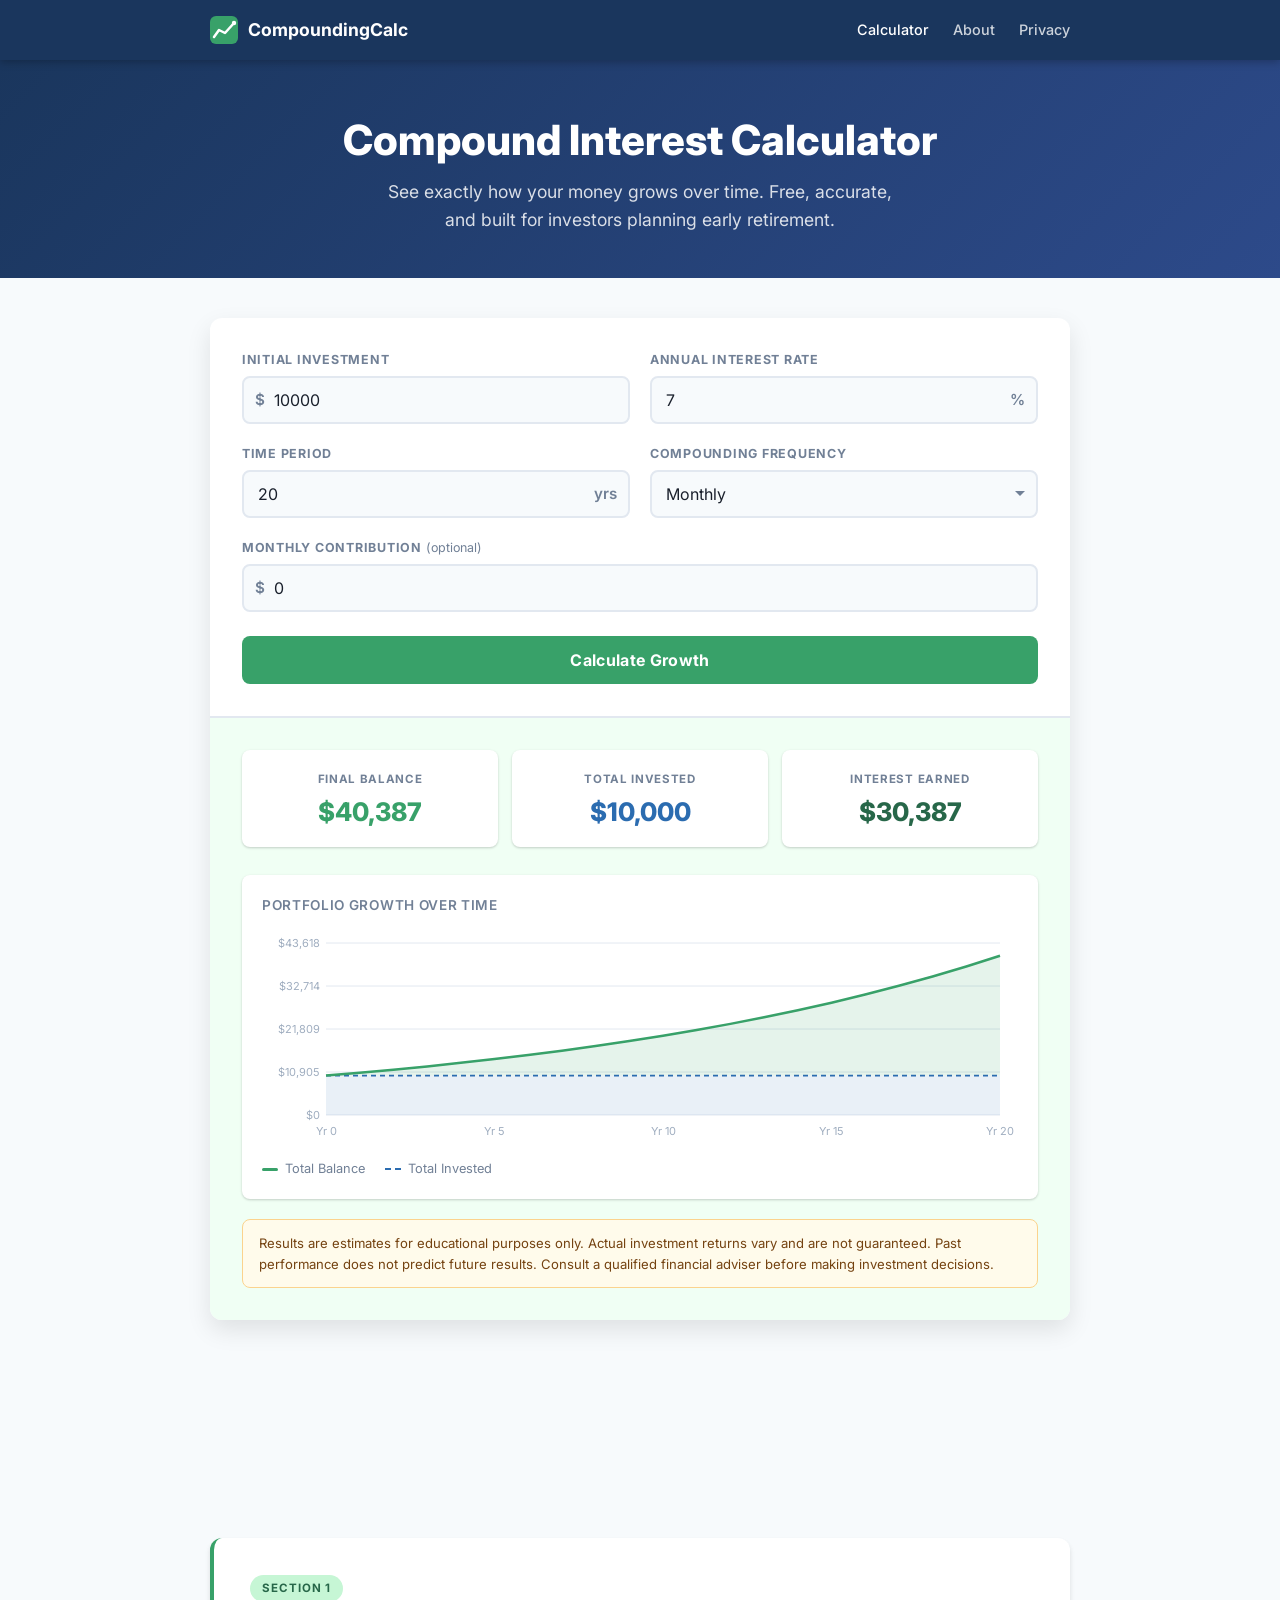
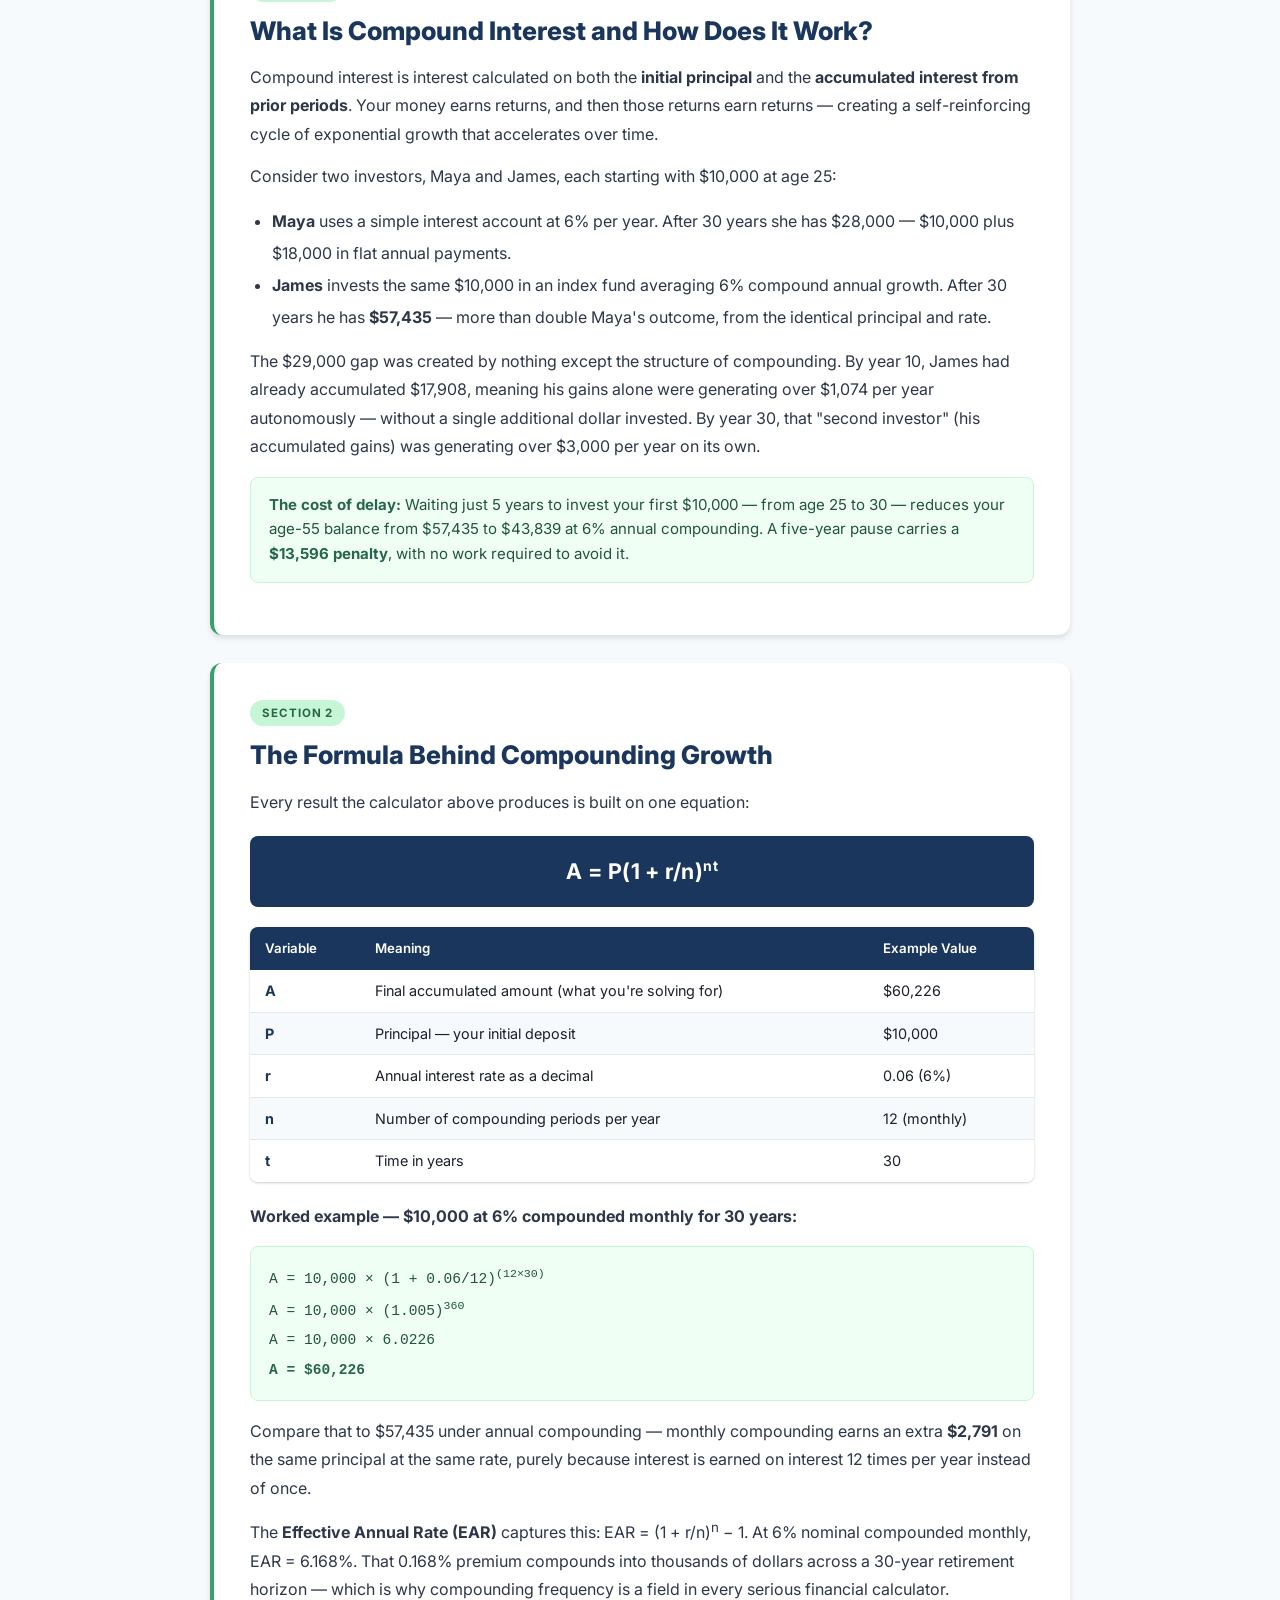
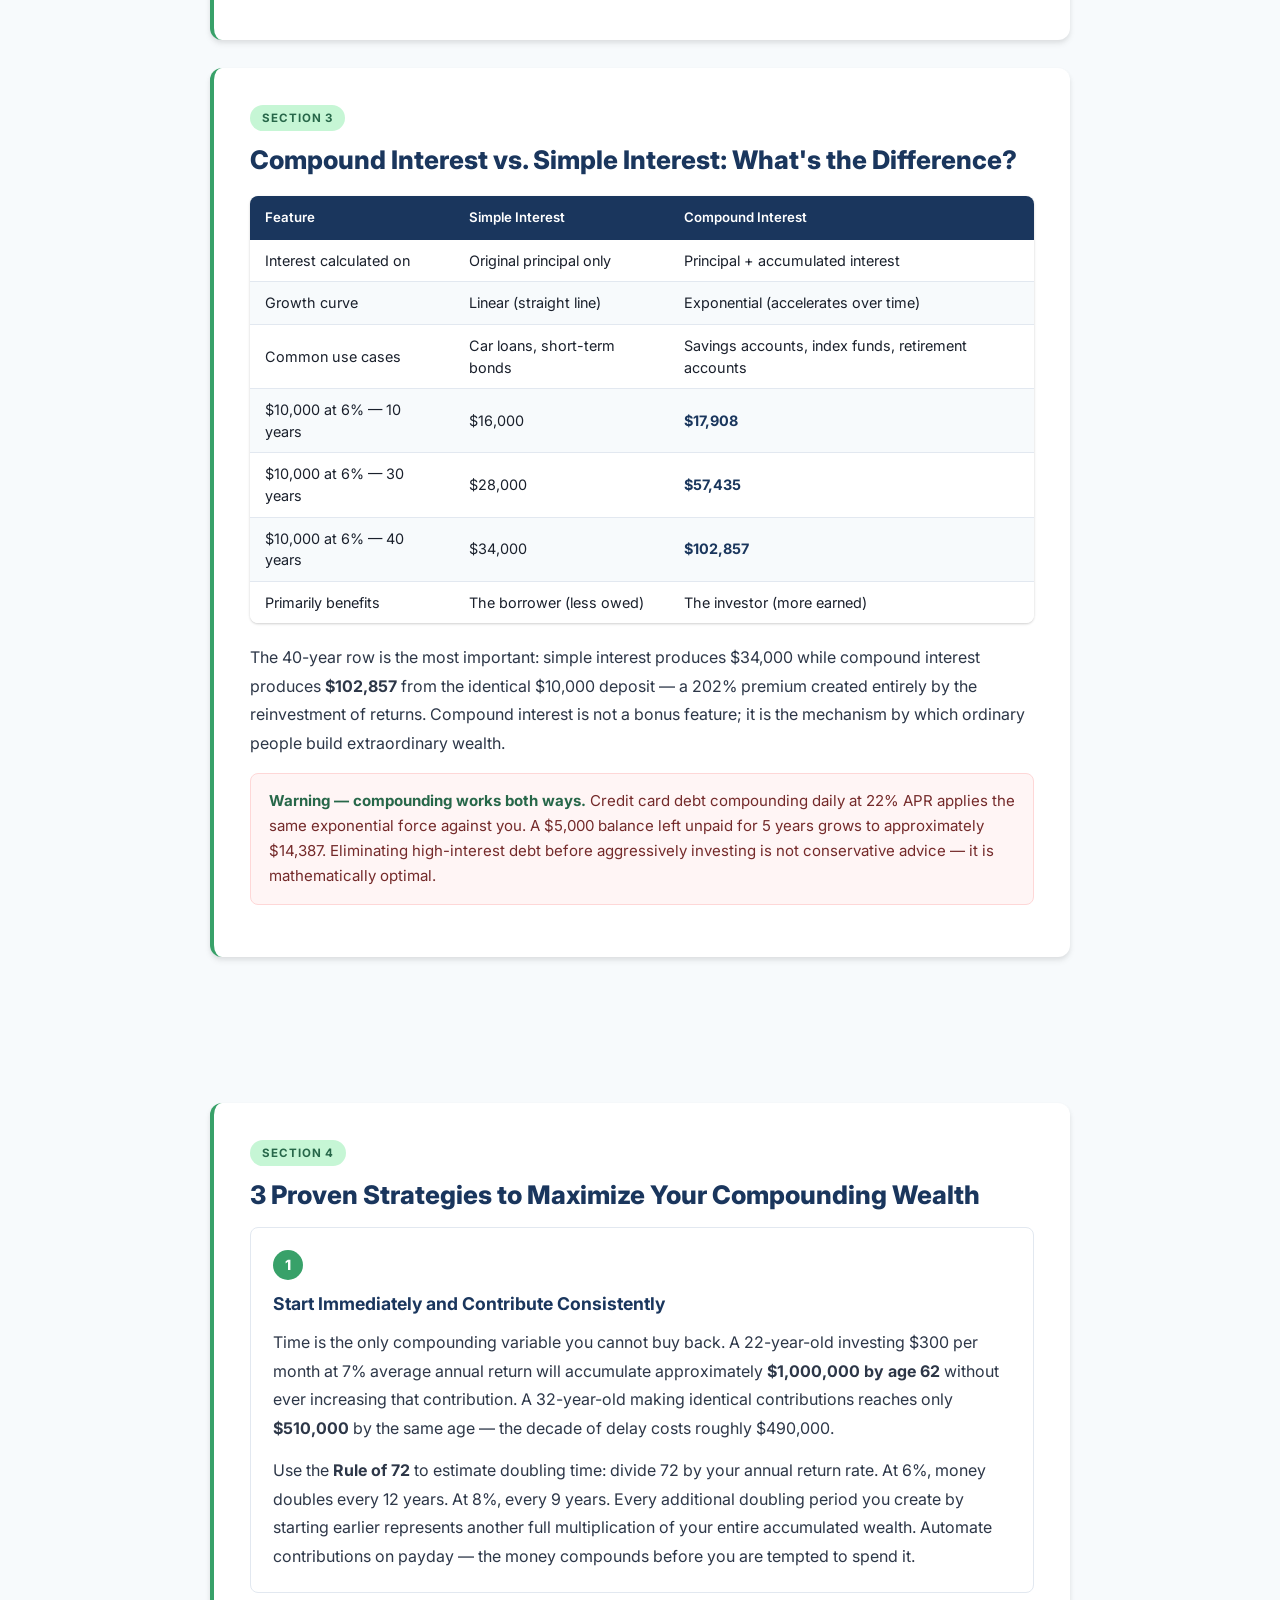
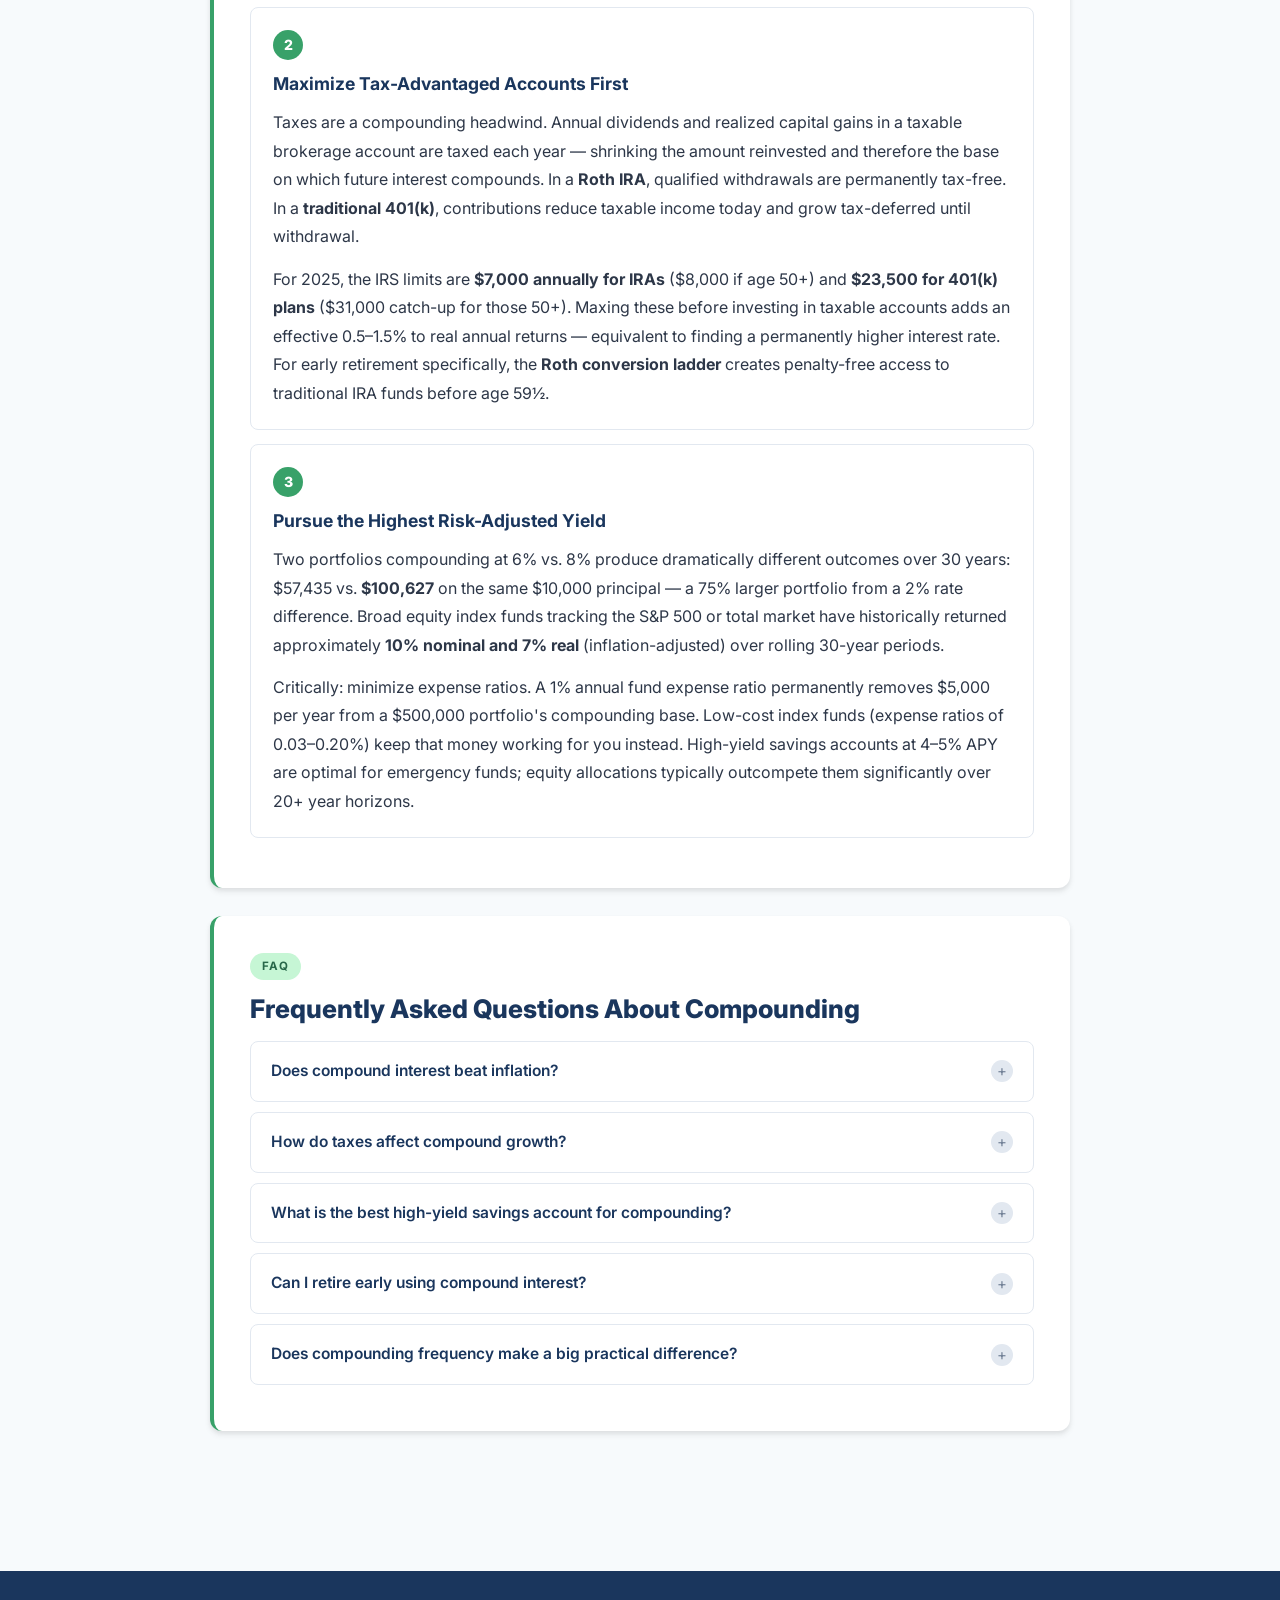
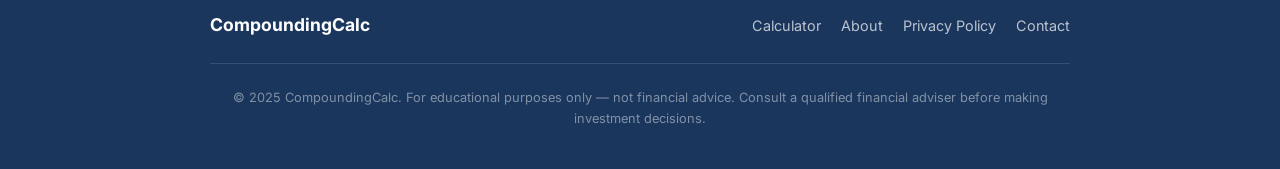
==== index.html @ 54d85342 "Add Google Search Console verification meta tag" ====
<!DOCTYPE html>
<html lang="en">
<head>
  <meta charset="UTF-8">
  <meta name="viewport" content="width=device-width, initial-scale=1.0">
  <title>Compound Interest Calculator – Free Tool for Early Retirement Planning | CompoundingCalc</title>
  <meta name="description" content="Use our free compound interest calculator to plan your early retirement. Instantly see how your money grows with accurate compounding. Includes a full expert guide.">
  <link rel="canonical" href="https://compoundingcalc.vercel.app/">
  <!-- Favicon / tab icon -->
  <link rel="icon" type="image/svg+xml" href="/favicon.svg">
  <link rel="shortcut icon" href="/favicon.svg">
  <link rel="apple-touch-icon" href="/favicon.svg">
  <meta name="theme-color" content="#1a365d">
  <!-- SEO -->
  <meta name="robots" content="index, follow">
  <meta name="author" content="CompoundingCalc">
  <meta name="google-site-verification" content="kVEPdbuHe8bJpF_vt13v1-6EFAukFftT8vDQSk6n644">
  <!-- Open Graph (social sharing + Google rich preview) -->
  <meta property="og:title" content="Compound Interest Calculator – Plan Your Early Retirement | CompoundingCalc">
  <meta property="og:description" content="Free compound interest calculator for early retirement. See exactly how your money grows over time with our accurate, instant compounding tool.">
  <meta property="og:type" content="website">
  <meta property="og:url" content="https://compoundingcalc.vercel.app/">
  <meta property="og:site_name" content="CompoundingCalc">
  <meta property="og:image" content="https://compoundingcalc.vercel.app/favicon.svg">
  <!-- Twitter / X card -->
  <meta name="twitter:card" content="summary">
  <meta name="twitter:title" content="Compound Interest Calculator | CompoundingCalc">
  <meta name="twitter:description" content="Free compound interest calculator for early retirement planning. Instantly see how your money grows.">
  <meta name="twitter:image" content="https://compoundingcalc.vercel.app/favicon.svg">
  <link rel="preconnect" href="https://fonts.googleapis.com">
  <link rel="preconnect" href="https://fonts.gstatic.com" crossorigin>
  <link href="https://fonts.googleapis.com/css2?family=Inter:wght@400;500;600;700;800&display=swap" rel="stylesheet">
  <link rel="stylesheet" href="style.css">
  <script async src="https://pagead2.googlesyndication.com/pagead/js/adsbygoogle.js?client=ca-pub-5275893575064484" crossorigin="anonymous"></script>
  <script type="application/ld+json">
  [
    {"@context":"https://schema.org","@type":"WebApplication","name":"CompoundingCalc","url":"https://compoundingcalc.vercel.app","applicationCategory":"FinanceApplication","operatingSystem":"Any","description":"Free compound interest calculator for early retirement planning","offers":{"@type":"Offer","price":"0","priceCurrency":"USD"}},
    {"@context":"https://schema.org","@type":"Organization","name":"CompoundingCalc","url":"https://compoundingcalc.vercel.app","logo":"https://compoundingcalc.vercel.app/favicon.svg","contactPoint":{"@type":"ContactPoint","email":"tanishdave333@gmail.com","contactType":"customer support"}}
  ]
  </script>
  <style>
    /* ---- Hero ---- */
    .hero {
      background: linear-gradient(135deg, var(--navy) 0%, #2d4a8a 100%);
      color: white;
      padding: 56px 0 44px;
      text-align: center;
    }
    .hero h1 {
      font-size: clamp(1.8rem, 5vw, 2.6rem);
      font-weight: 800;
      margin-bottom: 12px;
      line-height: 1.2;
    }
    .hero p {
      font-size: 1.1rem;
      opacity: 0.83;
      max-width: 530px;
      margin: 0 auto;
    }

    /* ---- Calculator Card ---- */
    .calculator-section { padding: 40px 0 20px; }

    .calculator-card {
      background: var(--white);
      border-radius: var(--radius);
      box-shadow: var(--shadow-lg);
      overflow: hidden;
    }

    .calc-inputs { padding: 32px; }

    .inputs-grid {
      display: grid;
      grid-template-columns: 1fr 1fr;
      gap: 20px;
    }

    .input-group { display: flex; flex-direction: column; gap: 6px; }
    .input-group.full-width { grid-column: 1 / -1; }

    .input-group label {
      font-size: 0.78rem;
      font-weight: 700;
      color: var(--muted);
      text-transform: uppercase;
      letter-spacing: 0.06em;
    }

    .input-wrapper { position: relative; }

    .input-prefix, .input-suffix {
      position: absolute;
      top: 50%;
      transform: translateY(-50%);
      font-weight: 600;
      color: var(--muted);
      pointer-events: none;
      font-size: 0.95rem;
    }
    .input-prefix { left: 13px; }
    .input-suffix { right: 13px; }

    .input-group input, .input-group select {
      width: 100%;
      padding: 12px 14px;
      border: 2px solid var(--border);
      border-radius: var(--radius-sm);
      font-size: 1rem;
      font-family: inherit;
      color: var(--text);
      background: var(--bg);
      transition: border-color 0.2s, background 0.2s;
      appearance: none;
      -webkit-appearance: none;
    }

    .input-group input.has-prefix { padding-left: 30px; }
    .input-group input.has-suffix { padding-right: 40px; }

    .input-group input:focus, .input-group select:focus {
      outline: none;
      border-color: var(--blue);
      background: white;
    }

    .select-wrapper { position: relative; }
    .select-wrapper::after {
      content: '';
      position: absolute;
      right: 13px;
      top: 50%;
      transform: translateY(-50%) translateY(2px);
      border: 5px solid transparent;
      border-top-color: var(--muted);
      pointer-events: none;
    }

    .calc-btn {
      margin-top: 24px;
      width: 100%;
      padding: 14px;
      background: var(--green-mid);
      color: white;
      border: none;
      border-radius: var(--radius-sm);
      font-size: 1rem;
      font-weight: 700;
      font-family: inherit;
      cursor: pointer;
      transition: background 0.2s, transform 0.1s;
      letter-spacing: 0.02em;
    }
    .calc-btn:hover { background: var(--green); }
    .calc-btn:active { transform: scale(0.99); }

    /* ---- Results Panel ---- */
    .results-panel {
      display: none;
      border-top: 2px solid var(--border);
      padding: 32px;
      background: var(--green-pale);
    }
    .results-panel.visible { display: block; }

    .results-grid {
      display: grid;
      grid-template-columns: repeat(3, 1fr);
      gap: 14px;
      margin-bottom: 28px;
    }

    .result-card {
      background: white;
      border-radius: var(--radius-sm);
      padding: 20px 16px;
      text-align: center;
      box-shadow: var(--shadow);
    }

    .result-card .label {
      font-size: 0.72rem;
      font-weight: 700;
      color: var(--muted);
      text-transform: uppercase;
      letter-spacing: 0.06em;
      margin-bottom: 8px;
    }

    .result-card .value {
      font-size: clamp(1.2rem, 3vw, 1.6rem);
      font-weight: 800;
      line-height: 1.2;
    }

    .result-card.primary .value   { color: var(--green-mid); }
    .result-card.secondary .value { color: var(--blue); }
    .result-card.tertiary .value  { color: var(--green); }

    /* ---- Chart ---- */
    .chart-container {
      background: white;
      border-radius: var(--radius-sm);
      padding: 20px;
      box-shadow: var(--shadow);
    }

    .chart-title {
      font-size: 0.85rem;
      font-weight: 600;
      color: var(--muted);
      margin-bottom: 12px;
      text-transform: uppercase;
      letter-spacing: 0.05em;
    }

    canvas#growth-chart { width: 100%; height: 220px; display: block; }

    .chart-legend {
      display: flex;
      gap: 20px;
      margin-top: 10px;
      font-size: 0.8rem;
      color: var(--muted);
    }

    .legend-item { display: flex; align-items: center; gap: 7px; }

    .legend-line {
      width: 16px;
      height: 3px;
      border-radius: 2px;
    }
    .legend-line.balance { background: var(--green-mid); }
    .legend-line.contrib { background: var(--blue); border-top: 2px dashed var(--blue); background: none; height: 0; border-radius: 0; }

    .disclaimer {
      background: #fffbeb;
      border: 1px solid #fbd38d;
      border-radius: var(--radius-sm);
      padding: 13px 16px;
      font-size: 0.82rem;
      color: #744210;
      margin-top: 20px;
      line-height: 1.55;
    }

    /* ---- Guide Section ---- */
    .guide-section { padding: 52px 0; }

    .formula-box {
      background: var(--navy);
      color: white;
      border-radius: var(--radius-sm);
      padding: 18px 24px;
      margin: 20px 0;
      text-align: center;
      font-size: 1.35rem;
      font-weight: 700;
      letter-spacing: 0.02em;
    }

    .formula-box sup { font-size: 0.65em; }

    /* Strategy cards */
    .strategy-card {
      border: 1px solid var(--border);
      border-radius: var(--radius-sm);
      padding: 22px;
      margin-bottom: 14px;
      background: white;
    }

    .strategy-num {
      display: inline-flex;
      align-items: center;
      justify-content: center;
      width: 30px;
      height: 30px;
      background: var(--green-mid);
      color: white;
      border-radius: 50%;
      font-weight: 800;
      font-size: 0.88rem;
      margin-bottom: 10px;
    }

    .strategy-card h3 { margin-top: 0 !important; }

    /* FAQ Accordion */
    .faq-item {
      border: 1px solid var(--border);
      border-radius: var(--radius-sm);
      margin-bottom: 10px;
      overflow: hidden;
      background: white;
    }

    .faq-question {
      padding: 17px 20px;
      font-weight: 600;
      cursor: pointer;
      display: flex;
      align-items: center;
      justify-content: space-between;
      gap: 12px;
      user-select: none;
      color: var(--navy);
      font-size: 0.97rem;
      transition: background 0.15s;
    }

    .faq-question:hover { background: var(--bg); }

    .faq-icon {
      width: 22px;
      height: 22px;
      flex-shrink: 0;
      display: flex;
      align-items: center;
      justify-content: center;
      border-radius: 50%;
      background: var(--border);
      font-size: 15px;
      font-weight: 400;
      transition: transform 0.25s, background 0.2s;
      color: var(--muted);
    }

    .faq-item.open .faq-icon {
      transform: rotate(45deg);
      background: var(--green-light);
      color: var(--green);
    }

    .faq-answer { max-height: 0; overflow: hidden; transition: max-height 0.35s ease; }
    .faq-item.open .faq-answer { max-height: 700px; }

    .faq-answer-inner {
      padding: 16px 20px 20px;
      color: #2d3748;
      line-height: 1.78;
      border-top: 1px solid var(--border);
      font-size: 0.95rem;
    }

    /* Ad slot placeholder */
    .ad-slot {
      text-align: center;
      margin: 28px 0;
      min-height: 90px;
      display: flex;
      align-items: center;
      justify-content: center;
    }

    @media (max-width: 640px) {
      .inputs-grid { grid-template-columns: 1fr; }
      .results-grid { grid-template-columns: 1fr; }
      .calc-inputs { padding: 22px 18px; }
      .results-panel { padding: 22px 18px; }
      .guide-section .content-block { padding: 22px 18px; }
    }
  </style>
</head>
<body>

<header>
  <nav>
    <div class="container nav-inner">
      <a href="/" class="logo">
        <svg viewBox="0 0 28 28" fill="none" xmlns="http://www.w3.org/2000/svg">
          <rect width="28" height="28" rx="6" fill="#38a169"/>
          <polyline points="4,21 9,14 15,17 24,7" stroke="white" stroke-width="2.5" stroke-linecap="round" stroke-linejoin="round" fill="none"/>
          <circle cx="24" cy="7" r="2.2" fill="white"/>
        </svg>
        CompoundingCalc
      </a>
      <div class="nav-links">
        <a href="/" class="active">Calculator</a>
        <a href="about.html">About</a>
        <a href="privacy-policy.html">Privacy</a>
      </div>
    </div>
  </nav>
</header>

<main>

  <section class="hero">
    <div class="container">
      <h1>Compound Interest Calculator</h1>
      <p>See exactly how your money grows over time. Free, accurate, and built for investors planning early retirement.</p>
    </div>
  </section>

  <!-- ===== CALCULATOR ===== -->
  <section class="calculator-section">
    <div class="container">
      <div class="calculator-card">

        <div class="calc-inputs">
          <div class="inputs-grid">

            <div class="input-group">
              <label for="principal">Initial Investment</label>
              <div class="input-wrapper">
                <span class="input-prefix">$</span>
                <input type="number" id="principal" class="has-prefix" value="10000" min="0" step="100">
              </div>
            </div>

            <div class="input-group">
              <label for="rate">Annual Interest Rate</label>
              <div class="input-wrapper">
                <input type="number" id="rate" class="has-suffix" value="7" min="0.01" max="100" step="0.1">
                <span class="input-suffix">%</span>
              </div>
            </div>

            <div class="input-group">
              <label for="years">Time Period</label>
              <div class="input-wrapper">
                <input type="number" id="years" class="has-suffix" value="20" min="1" max="60" step="1">
                <span class="input-suffix">yrs</span>
              </div>
            </div>

            <div class="input-group">
              <label for="frequency">Compounding Frequency</label>
              <div class="select-wrapper">
                <select id="frequency">
                  <option value="365">Daily</option>
                  <option value="12" selected>Monthly</option>
                  <option value="4">Quarterly</option>
                  <option value="1">Annually</option>
                </select>
              </div>
            </div>

            <div class="input-group full-width">
              <label for="monthly">Monthly Contribution <span style="text-transform:none;letter-spacing:0;font-weight:400">(optional)</span></label>
              <div class="input-wrapper">
                <span class="input-prefix">$</span>
                <input type="number" id="monthly" class="has-prefix" value="0" min="0" step="50">
              </div>
            </div>

          </div>
          <button class="calc-btn" onclick="runCalculation()">Calculate Growth</button>
        </div>

        <!-- Results -->
        <div class="results-panel" id="results-panel">
          <div class="results-grid">
            <div class="result-card primary">
              <div class="label">Final Balance</div>
              <div class="value" id="res-balance">—</div>
            </div>
            <div class="result-card secondary">
              <div class="label">Total Invested</div>
              <div class="value" id="res-contrib">—</div>
            </div>
            <div class="result-card tertiary">
              <div class="label">Interest Earned</div>
              <div class="value" id="res-interest">—</div>
            </div>
          </div>

          <div class="chart-container">
            <div class="chart-title">Portfolio Growth Over Time</div>
            <canvas id="growth-chart"></canvas>
            <div class="chart-legend">
              <div class="legend-item">
                <div class="legend-line balance" style="background:var(--green-mid);height:3px;width:16px;border-radius:2px;"></div>
                Total Balance
              </div>
              <div class="legend-item">
                <div style="width:16px;height:0;border-top:2px dashed var(--blue);"></div>
                Total Invested
              </div>
            </div>
          </div>

          <div class="disclaimer">
            Results are estimates for educational purposes only. Actual investment returns vary and are not guaranteed. Past performance does not predict future results. Consult a qualified financial adviser before making investment decisions.
          </div>
        </div>

      </div>
    </div>
  </section>

  <!-- Ad slot 1 -->
  <div class="container">
    <div class="ad-slot">
      <!-- Google AdSense — paste your ad unit code here after approval -->
    </div>
  </div>

  <!-- ===== GUIDE ===== -->
  <section class="guide-section">
    <div class="container">

      <!-- Section 1 -->
      <div class="content-block">
        <span class="section-tag">Section 1</span>
        <h2>What Is Compound Interest and How Does It Work?</h2>
        <p>Compound interest is interest calculated on both the <strong>initial principal</strong> and the <strong>accumulated interest from prior periods</strong>. Your money earns returns, and then those returns earn returns — creating a self-reinforcing cycle of exponential growth that accelerates over time.</p>
        <p>Consider two investors, Maya and James, each starting with $10,000 at age 25:</p>
        <ul>
          <li><strong>Maya</strong> uses a simple interest account at 6% per year. After 30 years she has $28,000 — $10,000 plus $18,000 in flat annual payments.</li>
          <li><strong>James</strong> invests the same $10,000 in an index fund averaging 6% compound annual growth. After 30 years he has <strong>$57,435</strong> — more than double Maya's outcome, from the identical principal and rate.</li>
        </ul>
        <p>The $29,000 gap was created by nothing except the structure of compounding. By year 10, James had already accumulated $17,908, meaning his gains alone were generating over $1,074 per year autonomously — without a single additional dollar invested. By year 30, that "second investor" (his accumulated gains) was generating over $3,000 per year on its own.</p>
        <div class="callout">
          <strong>The cost of delay:</strong> Waiting just 5 years to invest your first $10,000 — from age 25 to 30 — reduces your age-55 balance from $57,435 to $43,839 at 6% annual compounding. A five-year pause carries a <strong>$13,596 penalty</strong>, with no work required to avoid it.
        </div>
      </div>

      <!-- Section 2 -->
      <div class="content-block">
        <span class="section-tag">Section 2</span>
        <h2>The Formula Behind Compounding Growth</h2>
        <p>Every result the calculator above produces is built on one equation:</p>
        <div class="formula-box">A = P(1 + r/n)<sup>nt</sup></div>
        <div class="table-wrapper">
          <table>
            <thead>
              <tr><th>Variable</th><th>Meaning</th><th>Example Value</th></tr>
            </thead>
            <tbody>
              <tr><td><strong>A</strong></td><td>Final accumulated amount (what you're solving for)</td><td>$60,226</td></tr>
              <tr><td><strong>P</strong></td><td>Principal — your initial deposit</td><td>$10,000</td></tr>
              <tr><td><strong>r</strong></td><td>Annual interest rate as a decimal</td><td>0.06 (6%)</td></tr>
              <tr><td><strong>n</strong></td><td>Number of compounding periods per year</td><td>12 (monthly)</td></tr>
              <tr><td><strong>t</strong></td><td>Time in years</td><td>30</td></tr>
            </tbody>
          </table>
        </div>
        <p><strong>Worked example — $10,000 at 6% compounded monthly for 30 years:</strong></p>
        <div class="callout" style="font-family: 'Courier New', monospace; font-size: 0.91rem; line-height: 2;">
          A = 10,000 × (1 + 0.06/12)<sup style="font-size:0.8em">(12×30)</sup><br>
          A = 10,000 × (1.005)<sup style="font-size:0.8em">360</sup><br>
          A = 10,000 × 6.0226<br>
          <strong>A = $60,226</strong>
        </div>
        <p>Compare that to $57,435 under annual compounding — monthly compounding earns an extra <strong>$2,791</strong> on the same principal at the same rate, purely because interest is earned on interest 12 times per year instead of once.</p>
        <p>The <strong>Effective Annual Rate (EAR)</strong> captures this: EAR = (1 + r/n)<sup>n</sup> − 1. At 6% nominal compounded monthly, EAR = 6.168%. That 0.168% premium compounds into thousands of dollars across a 30-year retirement horizon — which is why compounding frequency is a field in every serious financial calculator.</p>
      </div>

      <!-- Section 3 -->
      <div class="content-block">
        <span class="section-tag">Section 3</span>
        <h2>Compound Interest vs. Simple Interest: What's the Difference?</h2>
        <div class="table-wrapper">
          <table>
            <thead>
              <tr><th>Feature</th><th>Simple Interest</th><th>Compound Interest</th></tr>
            </thead>
            <tbody>
              <tr><td>Interest calculated on</td><td>Original principal only</td><td>Principal + accumulated interest</td></tr>
              <tr><td>Growth curve</td><td>Linear (straight line)</td><td>Exponential (accelerates over time)</td></tr>
              <tr><td>Common use cases</td><td>Car loans, short-term bonds</td><td>Savings accounts, index funds, retirement accounts</td></tr>
              <tr><td>$10,000 at 6% — 10 years</td><td>$16,000</td><td><strong>$17,908</strong></td></tr>
              <tr><td>$10,000 at 6% — 30 years</td><td>$28,000</td><td><strong>$57,435</strong></td></tr>
              <tr><td>$10,000 at 6% — 40 years</td><td>$34,000</td><td><strong>$102,857</strong></td></tr>
              <tr><td>Primarily benefits</td><td>The borrower (less owed)</td><td>The investor (more earned)</td></tr>
            </tbody>
          </table>
        </div>
        <p>The 40-year row is the most important: simple interest produces $34,000 while compound interest produces <strong>$102,857</strong> from the identical $10,000 deposit — a 202% premium created entirely by the reinvestment of returns. Compound interest is not a bonus feature; it is the mechanism by which ordinary people build extraordinary wealth.</p>
        <div class="callout" style="background:#fff5f5; border-color:#fed7d7; color:#742a2a;">
          <strong>Warning — compounding works both ways.</strong> Credit card debt compounding daily at 22% APR applies the same exponential force against you. A $5,000 balance left unpaid for 5 years grows to approximately $14,387. Eliminating high-interest debt before aggressively investing is not conservative advice — it is mathematically optimal.
        </div>
      </div>

      <!-- Ad slot 2 -->
      <div class="ad-slot">
        <!-- Google AdSense — paste your ad unit code here after approval -->
      </div>

      <!-- Section 4 -->
      <div class="content-block">
        <span class="section-tag">Section 4</span>
        <h2>3 Proven Strategies to Maximize Your Compounding Wealth</h2>

        <div class="strategy-card">
          <div class="strategy-num">1</div>
          <h3>Start Immediately and Contribute Consistently</h3>
          <p>Time is the only compounding variable you cannot buy back. A 22-year-old investing $300 per month at 7% average annual return will accumulate approximately <strong>$1,000,000 by age 62</strong> without ever increasing that contribution. A 32-year-old making identical contributions reaches only <strong>$510,000</strong> by the same age — the decade of delay costs roughly $490,000.</p>
          <p>Use the <strong>Rule of 72</strong> to estimate doubling time: divide 72 by your annual return rate. At 6%, money doubles every 12 years. At 8%, every 9 years. Every additional doubling period you create by starting earlier represents another full multiplication of your entire accumulated wealth. Automate contributions on payday — the money compounds before you are tempted to spend it.</p>
        </div>

        <div class="strategy-card">
          <div class="strategy-num">2</div>
          <h3>Maximize Tax-Advantaged Accounts First</h3>
          <p>Taxes are a compounding headwind. Annual dividends and realized capital gains in a taxable brokerage account are taxed each year — shrinking the amount reinvested and therefore the base on which future interest compounds. In a <strong>Roth IRA</strong>, qualified withdrawals are permanently tax-free. In a <strong>traditional 401(k)</strong>, contributions reduce taxable income today and grow tax-deferred until withdrawal.</p>
          <p>For 2025, the IRS limits are <strong>$7,000 annually for IRAs</strong> ($8,000 if age 50+) and <strong>$23,500 for 401(k) plans</strong> ($31,000 catch-up for those 50+). Maxing these before investing in taxable accounts adds an effective 0.5–1.5% to real annual returns — equivalent to finding a permanently higher interest rate. For early retirement specifically, the <strong>Roth conversion ladder</strong> creates penalty-free access to traditional IRA funds before age 59½.</p>
        </div>

        <div class="strategy-card">
          <div class="strategy-num">3</div>
          <h3>Pursue the Highest Risk-Adjusted Yield</h3>
          <p>Two portfolios compounding at 6% vs. 8% produce dramatically different outcomes over 30 years: $57,435 vs. <strong>$100,627</strong> on the same $10,000 principal — a 75% larger portfolio from a 2% rate difference. Broad equity index funds tracking the S&P 500 or total market have historically returned approximately <strong>10% nominal and 7% real</strong> (inflation-adjusted) over rolling 30-year periods.</p>
          <p>Critically: minimize expense ratios. A 1% annual fund expense ratio permanently removes $5,000 per year from a $500,000 portfolio's compounding base. Low-cost index funds (expense ratios of 0.03–0.20%) keep that money working for you instead. High-yield savings accounts at 4–5% APY are optimal for emergency funds; equity allocations typically outcompete them significantly over 20+ year horizons.</p>
        </div>
      </div>

      <!-- Section 5 / FAQ -->
      <div class="content-block">
        <span class="section-tag">FAQ</span>
        <h2>Frequently Asked Questions About Compounding</h2>

        <div class="faq-item">
          <div class="faq-question">Does compound interest beat inflation? <span class="faq-icon">+</span></div>
          <div class="faq-answer"><div class="faq-answer-inner">
            It depends on the asset class. The Federal Reserve targets 2% annual inflation; the U.S. historical average since 1913 is approximately 3.3%. A high-yield savings account at 4.5% APY currently provides a real (inflation-adjusted) return of roughly 1.2–2.2%. Index funds targeting 7% real returns have historically outpaced inflation by 4–5% annually — this gap is what actually builds retirement independence. Always model your scenarios using real returns (nominal rate minus estimated inflation) for an honest picture of your future purchasing power, not just nominal dollars.
          </div></div>
        </div>

        <div class="faq-item">
          <div class="faq-question">How do taxes affect compound growth? <span class="faq-icon">+</span></div>
          <div class="faq-answer"><div class="faq-answer-inner">
            In a taxable account, dividends are taxed in the year received and capital gains taxed upon sale — creating "tax drag" that meaningfully reduces effective compounding. A 22% federal tax rate on 2% annual dividends reduces your effective reinvestment rate each year. Tax-advantaged accounts (Roth IRA, 401k) eliminate or defer this drag, often adding 0.5–1.5% to effective annual returns over decades. Over 30 years, that structural difference on a $100,000 portfolio can exceed $100,000 in additional wealth — from tax treatment alone, with no change to the underlying investment.
          </div></div>
        </div>

        <div class="faq-item">
          <div class="faq-question">What is the best high-yield savings account for compounding? <span class="faq-icon">+</span></div>
          <div class="faq-answer"><div class="faq-answer-inner">
            As of 2025, leading online HYSAs (such as those offered by Marcus, Ally, and SoFi) are offering 4.0–5.0% APY, compounded daily and credited monthly. Daily compounding produces a marginally higher effective rate than monthly at the same nominal APY: 6.183% vs. 6.168% EAR at 6% nominal — a small difference that compounds into modest extra dollars over decades. For your emergency fund (3–6 months of expenses), an FDIC-insured HYSA at 4%+ is the optimal holding. For retirement investing, the long-term differential is substantial: $10,000 at 4.5% for 30 years grows to $37,453, while at 7% it reaches $76,123 — a $38,670 gap from the identical starting deposit.
          </div></div>
        </div>

        <div class="faq-item">
          <div class="faq-question">Can I retire early using compound interest? <span class="faq-icon">+</span></div>
          <div class="faq-answer"><div class="faq-answer-inner">
            Compound interest is the engine; your savings rate is the fuel. The FIRE (Financial Independence, Retire Early) community uses the <strong>25x rule</strong>: accumulate 25 times your annual expenses, then withdraw at a 4% safe withdrawal rate backed by decades of historical portfolio research. A household spending $50,000 per year needs $1.25 million invested. With a $2,000 monthly contribution at 7% average returns from a $0 starting point, reaching $1.25 million takes approximately <strong>24 years</strong>. Starting with an existing balance compresses this timeline significantly — use the calculator at the top of this page to map your exact scenario.
          </div></div>
        </div>

        <div class="faq-item">
          <div class="faq-question">Does compounding frequency make a big practical difference? <span class="faq-icon">+</span></div>
          <div class="faq-answer"><div class="faq-answer-inner">
            More frequent compounding periods do produce higher effective yields at the same nominal rate — but the practical gap between daily and monthly compounding is small. At 6% nominal, daily compounding produces a 6.183% EAR vs. 6.168% for monthly, yielding roughly $85 more over 30 years on a $10,000 principal. The compounding frequency of the <em>investment vehicle</em> matters far more than minor calendar differences: a broadly diversified equity index fund at 8% annual compounding will vastly outperform a daily-compounding savings account at 4.5% over any 20-year horizon. Focus on maximizing your rate and time in market — not squeezing extra compounding intervals.
          </div></div>
        </div>

      </div>

    </div>
  </section>

</main>

<footer>
  <div class="container">
    <div class="footer-inner">
      <a href="/" class="footer-logo">CompoundingCalc</a>
      <div class="footer-links">
        <a href="/">Calculator</a>
        <a href="about.html">About</a>
        <a href="privacy-policy.html">Privacy Policy</a>
        <a href="mailto:tanishdave333@gmail.com">Contact</a>
      </div>
    </div>
    <div class="footer-copy">
      &copy; 2025 CompoundingCalc. For educational purposes only — not financial advice. Consult a qualified financial adviser before making investment decisions.
    </div>
  </div>
</footer>

<script>
  // ---- Utilities ----
  function fmt(n) {
    if (n >= 1e6) return '$' + (n / 1e6).toFixed(2) + 'M';
    return '$' + Math.round(n).toLocaleString('en-US');
  }

  // ---- Calculation ----
  function runCalculation() {
    const P  = parseFloat(document.getElementById('principal').value) || 0;
    const r  = parseFloat(document.getElementById('rate').value) / 100 || 0;
    const t  = parseInt(document.getElementById('years').value)   || 0;
    const n  = parseInt(document.getElementById('frequency').value);
    const mc = parseFloat(document.getElementById('monthly').value) || 0;

    if (P < 0 || r <= 0 || t <= 0) {
      alert('Please enter a positive interest rate and time period.');
      return;
    }

    // Convert to an effective monthly rate regardless of compounding frequency.
    // This is exact: (1 + r/n)^(n/12) - 1
    const monthlyRate  = Math.pow(1 + r / n, n / 12) - 1;
    const totalMonths  = t * 12;

    let balance = P;
    let contributed = P;

    // Yearly snapshots for the chart (year 0 = starting point)
    const snapshots = [{ year: 0, balance: P, contributed: P }];

    for (let m = 1; m <= totalMonths; m++) {
      balance    += mc;
      contributed += mc;
      balance    *= (1 + monthlyRate);
      if (m % 12 === 0) {
        snapshots.push({ year: m / 12, balance, contributed });
      }
    }

    const interest = balance - contributed;

    document.getElementById('res-balance').textContent  = fmt(balance);
    document.getElementById('res-contrib').textContent  = fmt(contributed);
    document.getElementById('res-interest').textContent = fmt(interest);

    const panel = document.getElementById('results-panel');
    panel.classList.add('visible');
    // Defer chart draw one frame so the panel's layout is committed
    // and canvas.offsetWidth returns the correct rendered width.
    requestAnimationFrame(() => drawChart(snapshots));
    panel.scrollIntoView({ behavior: 'smooth', block: 'nearest' });
  }

  // ---- Chart ----
  function drawChart(data) {
    const canvas = document.getElementById('growth-chart');
    const dpr    = window.devicePixelRatio || 1;
    const cssW   = canvas.offsetWidth || 600;
    const cssH   = 220;

    canvas.width  = cssW * dpr;
    canvas.height = cssH * dpr;
    canvas.style.width  = cssW + 'px';
    canvas.style.height = cssH + 'px';

    const ctx = canvas.getContext('2d');
    ctx.scale(dpr, dpr);

    const pad = { top: 14, right: 18, bottom: 34, left: 64 };
    const W   = cssW - pad.left - pad.right;
    const H   = cssH - pad.top  - pad.bottom;

    const maxVal  = Math.max(...data.map(d => d.balance)) * 1.08;
    const maxYear = data[data.length - 1].year;

    const xP = yr  => pad.left + (yr / maxYear) * W;
    const yP = val => pad.top  + H - (val / maxVal) * H;

    ctx.clearRect(0, 0, cssW, cssH);

    // Horizontal grid lines + Y labels
    const gridLines = 4;
    ctx.strokeStyle = '#e2e8f0';
    ctx.lineWidth   = 1;
    ctx.font        = '11px Inter, sans-serif';
    ctx.textAlign   = 'right';
    ctx.fillStyle   = '#a0aec0';
    for (let i = 0; i <= gridLines; i++) {
      const y   = pad.top + (H / gridLines) * i;
      const val = maxVal  - (maxVal / gridLines) * i;
      ctx.beginPath();
      ctx.moveTo(pad.left, y);
      ctx.lineTo(pad.left + W, y);
      ctx.stroke();
      ctx.fillText(fmt(val), pad.left - 6, y + 4);
    }

    // X labels
    ctx.textAlign = 'center';
    const step = maxYear <= 20 ? 5 : 10;
    for (let yr = 0; yr <= maxYear; yr += step) {
      ctx.fillText('Yr ' + yr, xP(yr), pad.top + H + 20);
    }

    // Contribution area fill (blue)
    ctx.beginPath();
    data.forEach((d, i) => i === 0 ? ctx.moveTo(xP(d.year), yP(d.contributed)) : ctx.lineTo(xP(d.year), yP(d.contributed)));
    ctx.lineTo(xP(maxYear), pad.top + H);
    ctx.lineTo(xP(0), pad.top + H);
    ctx.closePath();
    ctx.fillStyle = 'rgba(43,108,176,0.10)';
    ctx.fill();

    // Interest area fill (green) — between contrib line and balance line
    ctx.beginPath();
    data.forEach((d, i) => i === 0 ? ctx.moveTo(xP(d.year), yP(d.balance)) : ctx.lineTo(xP(d.year), yP(d.balance)));
    data.slice().reverse().forEach(d => ctx.lineTo(xP(d.year), yP(d.contributed)));
    ctx.closePath();
    ctx.fillStyle = 'rgba(56,161,105,0.13)';
    ctx.fill();

    // Contribution line (dashed blue)
    ctx.beginPath();
    ctx.strokeStyle = '#2b6cb0';
    ctx.lineWidth   = 1.8;
    ctx.setLineDash([5, 4]);
    data.forEach((d, i) => i === 0 ? ctx.moveTo(xP(d.year), yP(d.contributed)) : ctx.lineTo(xP(d.year), yP(d.contributed)));
    ctx.stroke();
    ctx.setLineDash([]);

    // Balance line (solid green)
    ctx.beginPath();
    ctx.strokeStyle = '#38a169';
    ctx.lineWidth   = 2.5;
    data.forEach((d, i) => i === 0 ? ctx.moveTo(xP(d.year), yP(d.balance)) : ctx.lineTo(xP(d.year), yP(d.balance)));
    ctx.stroke();
  }

  // ---- FAQ accordion ----
  document.querySelectorAll('.faq-question').forEach(q => {
    q.addEventListener('click', () => {
      const item   = q.closest('.faq-item');
      const isOpen = item.classList.contains('open');
      document.querySelectorAll('.faq-item').forEach(el => el.classList.remove('open'));
      if (!isOpen) item.classList.add('open');
    });
  });

  // Redraw chart on window resize so it fills its container correctly
  let _lastSnapshots = null;
  const _origDraw = drawChart;
  drawChart = function(data) { _lastSnapshots = data; _origDraw(data); };

  let resizeTimer;
  window.addEventListener('resize', () => {
    clearTimeout(resizeTimer);
    resizeTimer = setTimeout(() => {
      if (_lastSnapshots) drawChart(_lastSnapshots);
    }, 120);
  });

  // Run with defaults on load
  runCalculation();
</script>

  <!-- Vercel Analytics (plain HTML integration) -->
  <script defer src="/_vercel/insights/script.js"></script>
</body>
</html>
---- style.css ----
*, *::before, *::after { box-sizing: border-box; margin: 0; padding: 0; }

:root {
  --navy: #1a365d;
  --blue: #2b6cb0;
  --green: #276749;
  --green-mid: #38a169;
  --green-light: #c6f6d5;
  --green-pale: #f0fff4;
  --bg: #f7fafc;
  --white: #ffffff;
  --text: #1a202c;
  --muted: #718096;
  --border: #e2e8f0;
  --shadow: 0 1px 3px rgba(0,0,0,0.12), 0 1px 2px rgba(0,0,0,0.08);
  --shadow-md: 0 4px 6px rgba(0,0,0,0.07), 0 2px 4px rgba(0,0,0,0.05);
  --shadow-lg: 0 10px 25px rgba(0,0,0,0.1);
  --radius: 12px;
  --radius-sm: 8px;
}

body {
  font-family: 'Inter', -apple-system, BlinkMacSystemFont, 'Segoe UI', sans-serif;
  font-size: 16px;
  line-height: 1.6;
  color: var(--text);
  background: var(--bg);
}

.container {
  max-width: 900px;
  margin: 0 auto;
  padding: 0 20px;
}

/* ---- Header / Nav ---- */
header {
  background: var(--navy);
  position: sticky;
  top: 0;
  z-index: 100;
  box-shadow: 0 2px 8px rgba(0,0,0,0.25);
}

.nav-inner {
  display: flex;
  align-items: center;
  justify-content: space-between;
  height: 60px;
}

.logo {
  display: flex;
  align-items: center;
  gap: 10px;
  text-decoration: none;
  color: white;
  font-weight: 700;
  font-size: 1.1rem;
}

.logo svg { width: 28px; height: 28px; flex-shrink: 0; }

.nav-links { display: flex; gap: 24px; }

.nav-links a {
  color: rgba(255,255,255,0.78);
  text-decoration: none;
  font-size: 0.9rem;
  font-weight: 500;
  transition: color 0.2s;
}

.nav-links a:hover, .nav-links a.active { color: white; }

/* ---- Footer ---- */
footer {
  background: var(--navy);
  color: rgba(255,255,255,0.8);
  padding: 40px 0;
  margin-top: 60px;
}

.footer-inner {
  display: flex;
  justify-content: space-between;
  align-items: center;
  flex-wrap: wrap;
  gap: 20px;
}

.footer-logo {
  color: white;
  font-weight: 700;
  font-size: 1.1rem;
  text-decoration: none;
}

.footer-links {
  display: flex;
  gap: 20px;
  flex-wrap: wrap;
}

.footer-links a {
  color: rgba(255,255,255,0.7);
  text-decoration: none;
  font-size: 0.9rem;
  transition: color 0.2s;
}

.footer-links a:hover { color: white; }

.footer-copy {
  width: 100%;
  text-align: center;
  font-size: 0.8rem;
  color: rgba(255,255,255,0.45);
  margin-top: 24px;
  padding-top: 24px;
  border-top: 1px solid rgba(255,255,255,0.12);
}

/* ---- Shared content styles ---- */
.page-hero {
  background: linear-gradient(135deg, var(--navy) 0%, #2d4a8a 100%);
  color: white;
  padding: 56px 0 44px;
  text-align: center;
}

.page-hero h1 {
  font-size: clamp(1.7rem, 4.5vw, 2.4rem);
  font-weight: 800;
  margin-bottom: 12px;
  line-height: 1.25;
}

.page-hero p {
  font-size: 1.05rem;
  opacity: 0.82;
  max-width: 540px;
  margin: 0 auto;
}

.content-section {
  padding: 52px 0;
}

.content-block {
  background: white;
  border-radius: var(--radius);
  padding: 36px;
  margin-bottom: 28px;
  box-shadow: var(--shadow-md);
  border-left: 4px solid var(--green-mid);
}

.section-tag {
  display: inline-block;
  background: var(--green-light);
  color: var(--green);
  font-size: 0.72rem;
  font-weight: 700;
  text-transform: uppercase;
  letter-spacing: 0.08em;
  padding: 4px 12px;
  border-radius: 20px;
  margin-bottom: 12px;
}

.content-block h2 {
  font-size: 1.6rem;
  font-weight: 800;
  color: var(--navy);
  margin-bottom: 16px;
  line-height: 1.3;
}

.content-block h3 {
  font-size: 1.1rem;
  font-weight: 700;
  color: var(--navy);
  margin: 24px 0 10px;
}

.content-block p {
  color: #2d3748;
  margin-bottom: 14px;
  line-height: 1.78;
}

.content-block p:last-child { margin-bottom: 0; }

.content-block ul, .content-block ol {
  margin: 0 0 14px 22px;
  line-height: 2;
  color: #2d3748;
}

.callout {
  background: var(--green-pale);
  border: 1px solid var(--green-light);
  border-radius: var(--radius-sm);
  padding: 15px 18px;
  margin: 16px 0;
  font-size: 0.94rem;
  color: #22543d;
  line-height: 1.65;
}

.callout strong { color: var(--green); }

.warning-callout {
  background: #fffbeb;
  border: 1px solid #fbd38d;
  border-radius: var(--radius-sm);
  padding: 14px 18px;
  font-size: 0.88rem;
  color: #744210;
  margin-top: 10px;
}

/* ---- Tables ---- */
.table-wrapper {
  overflow-x: auto;
  margin: 20px 0;
  border-radius: var(--radius-sm);
  box-shadow: var(--shadow);
}

table { width: 100%; border-collapse: collapse; background: white; font-size: 0.9rem; }

th {
  background: var(--navy);
  color: white;
  padding: 11px 15px;
  text-align: left;
  font-weight: 600;
  font-size: 0.83rem;
}

td {
  padding: 10px 15px;
  border-bottom: 1px solid var(--border);
  color: var(--text);
  line-height: 1.5;
}

tr:last-child td { border-bottom: none; }
tr:nth-child(even) td { background: #f7fafc; }
td strong { color: var(--navy); }

/* ---- Responsive ---- */
@media (max-width: 640px) {
  .footer-inner { flex-direction: column; text-align: center; }
  .nav-links { gap: 14px; }
  .content-block { padding: 22px 18px; }
  .nav-links a { font-size: 0.82rem; }
}
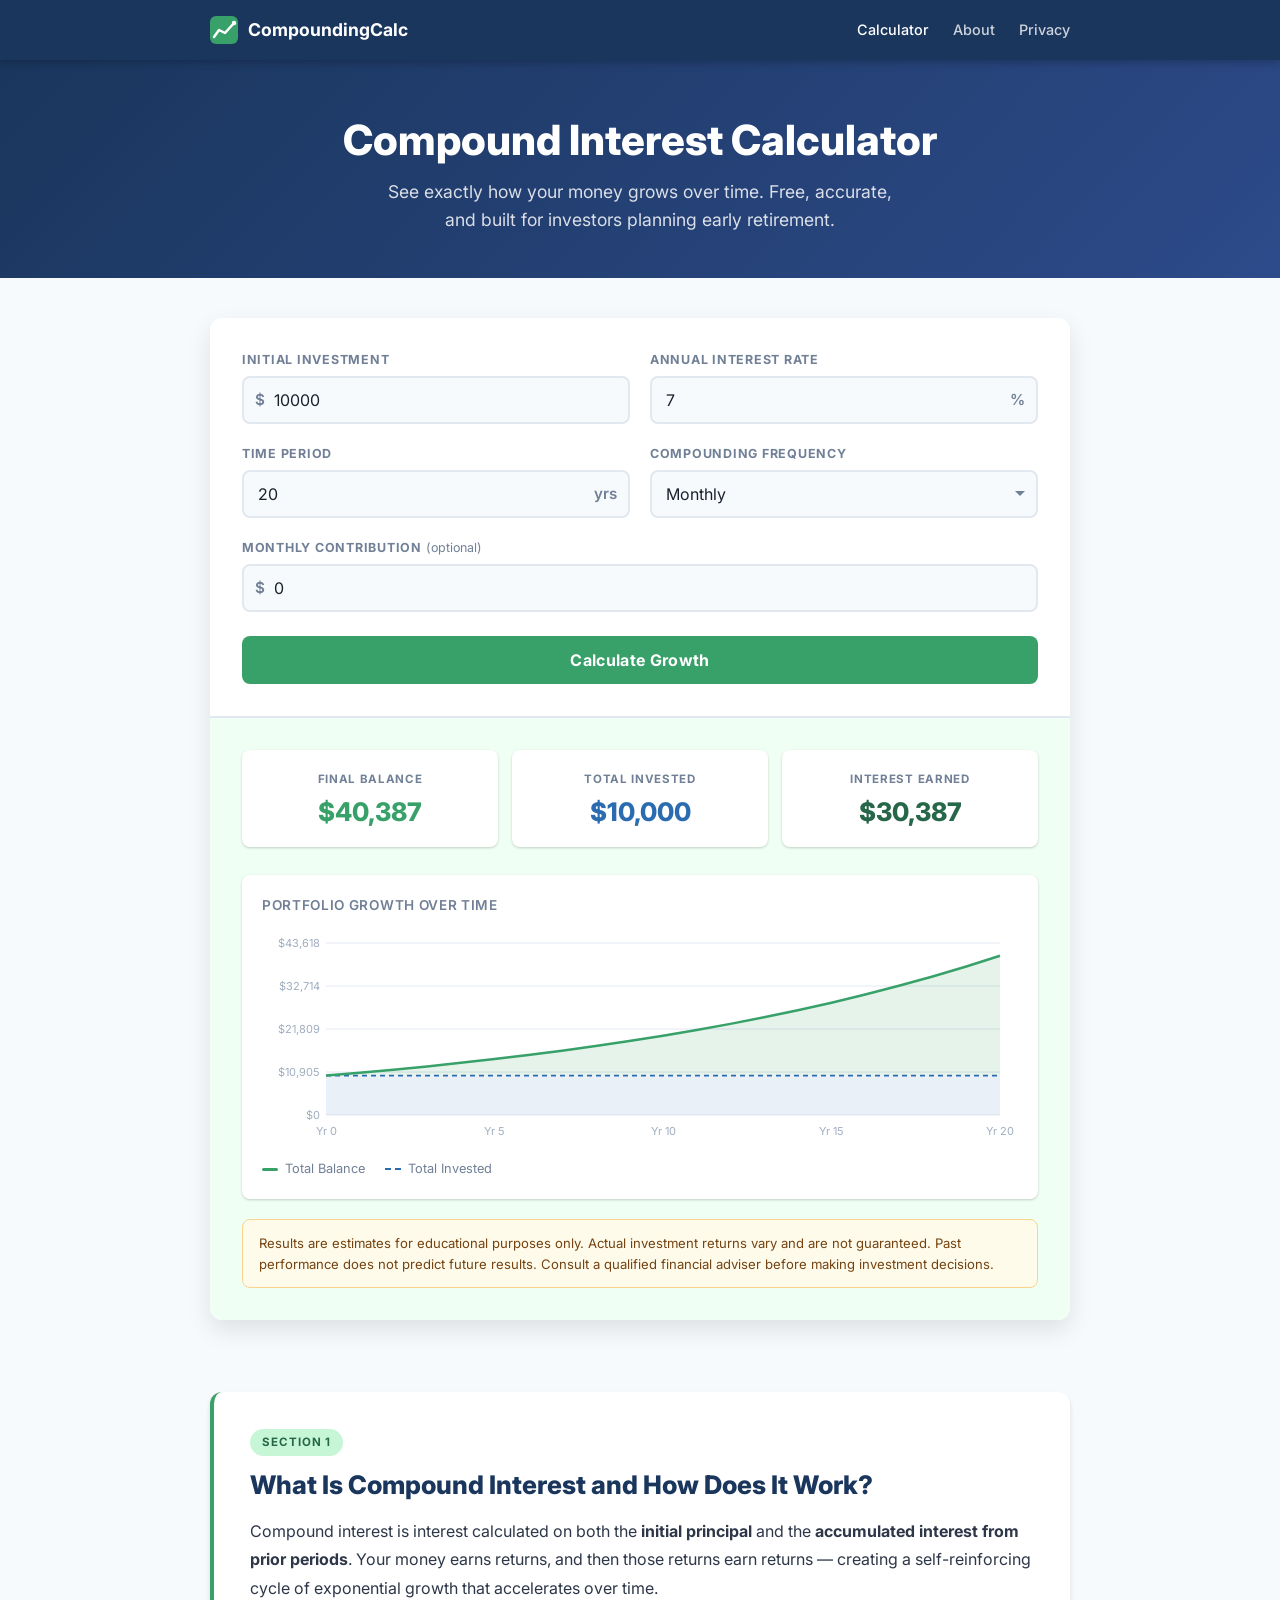
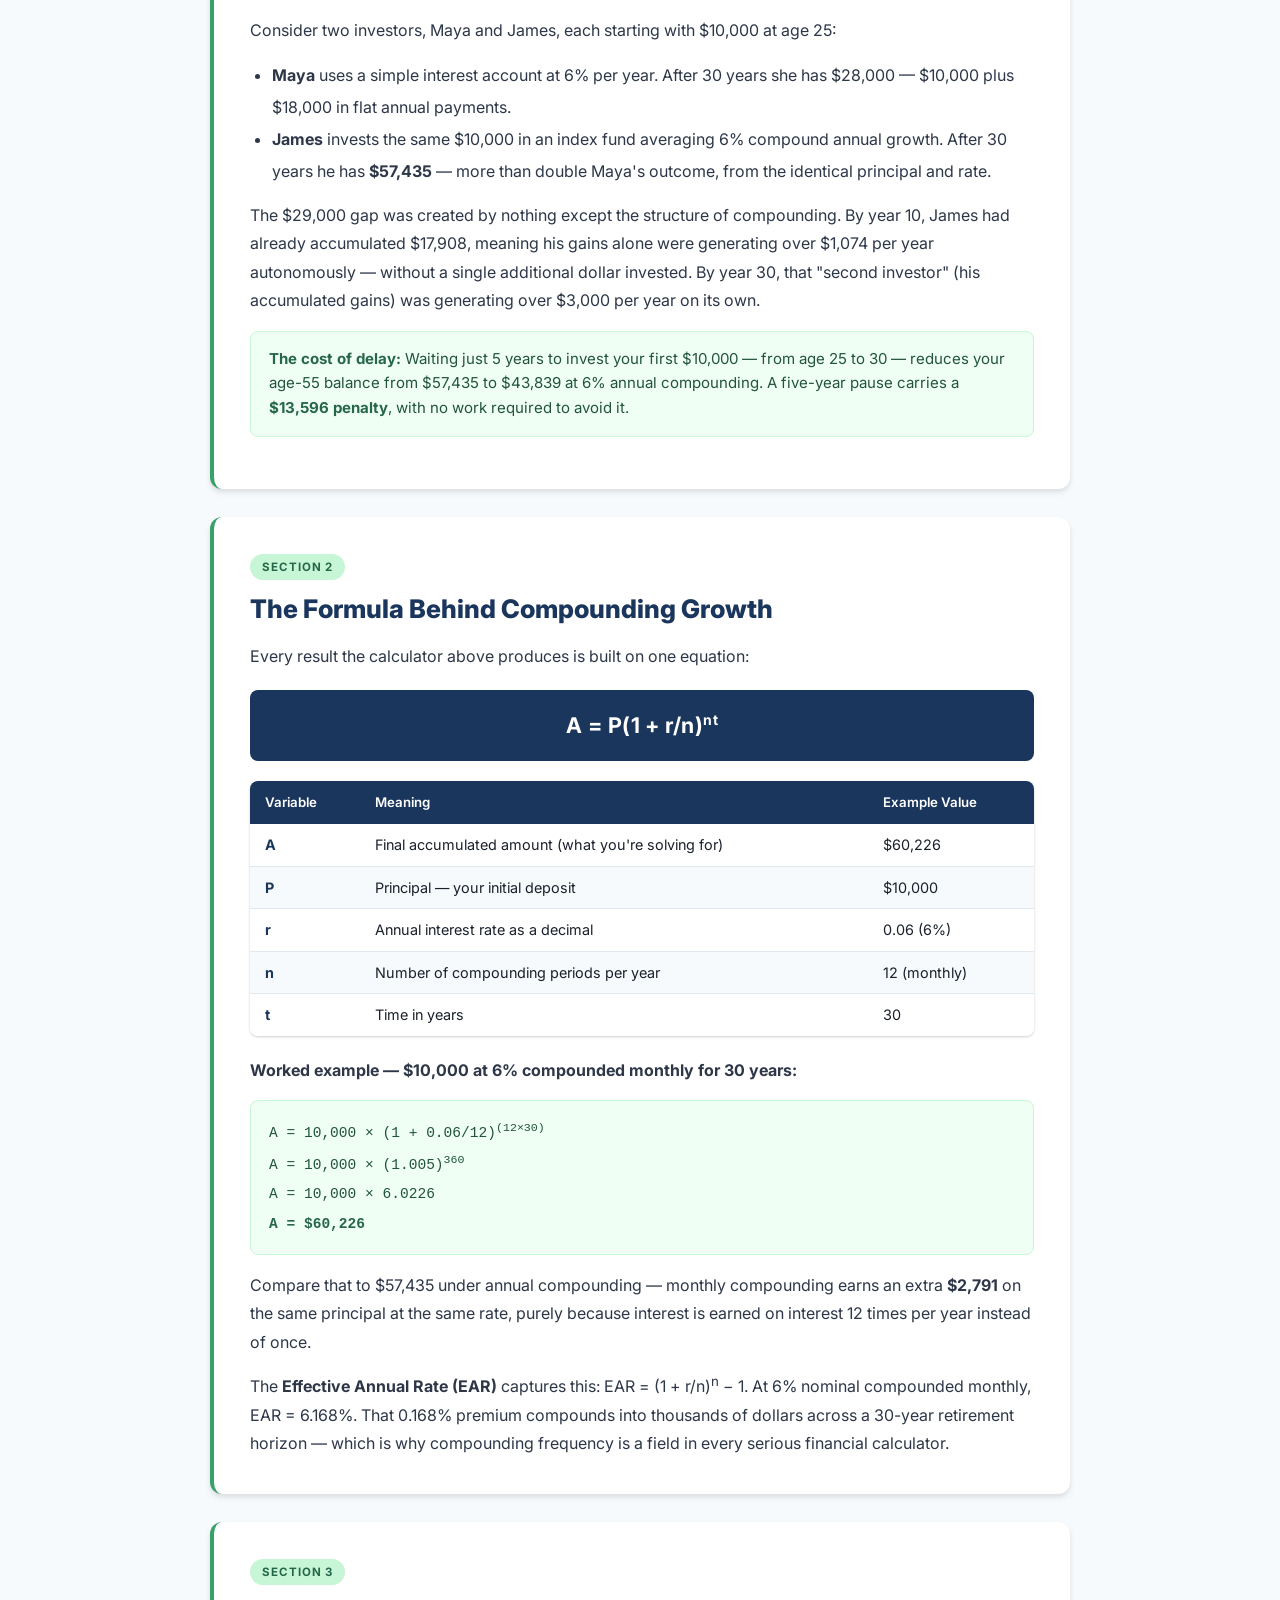
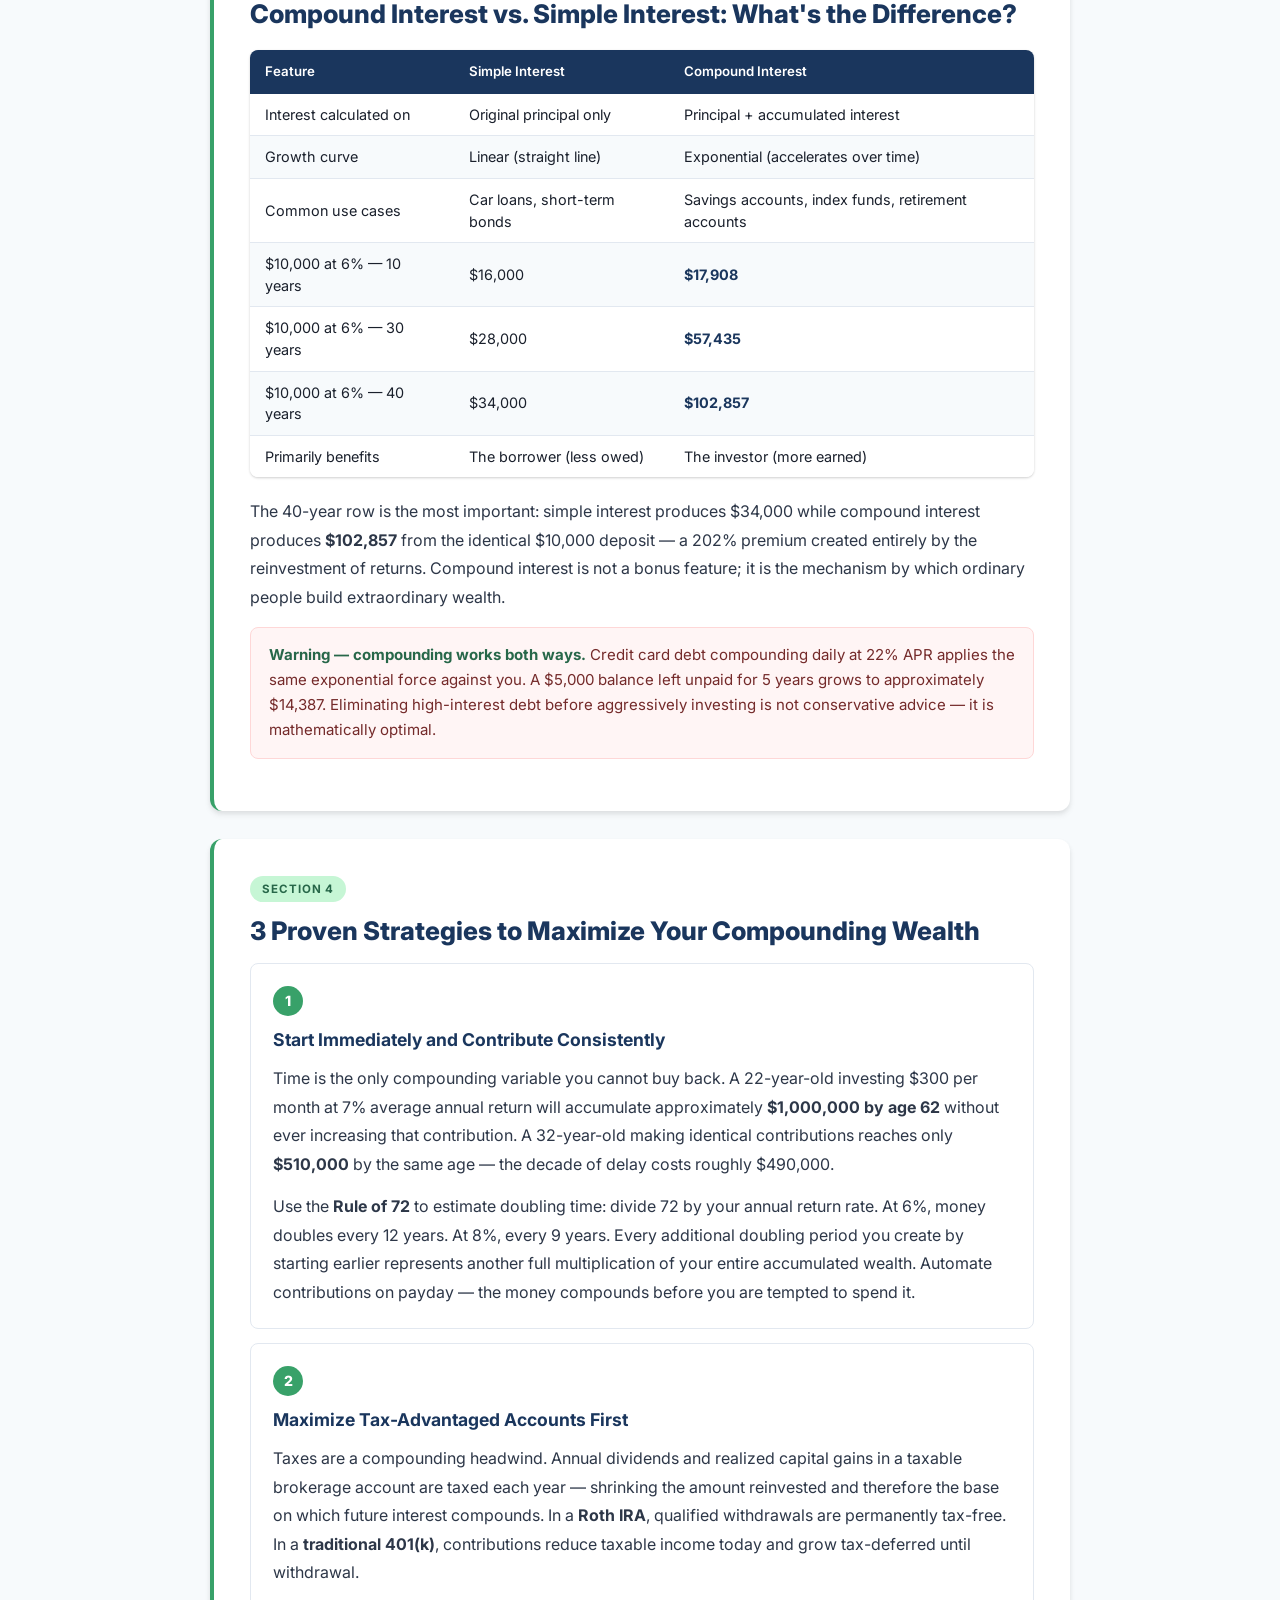
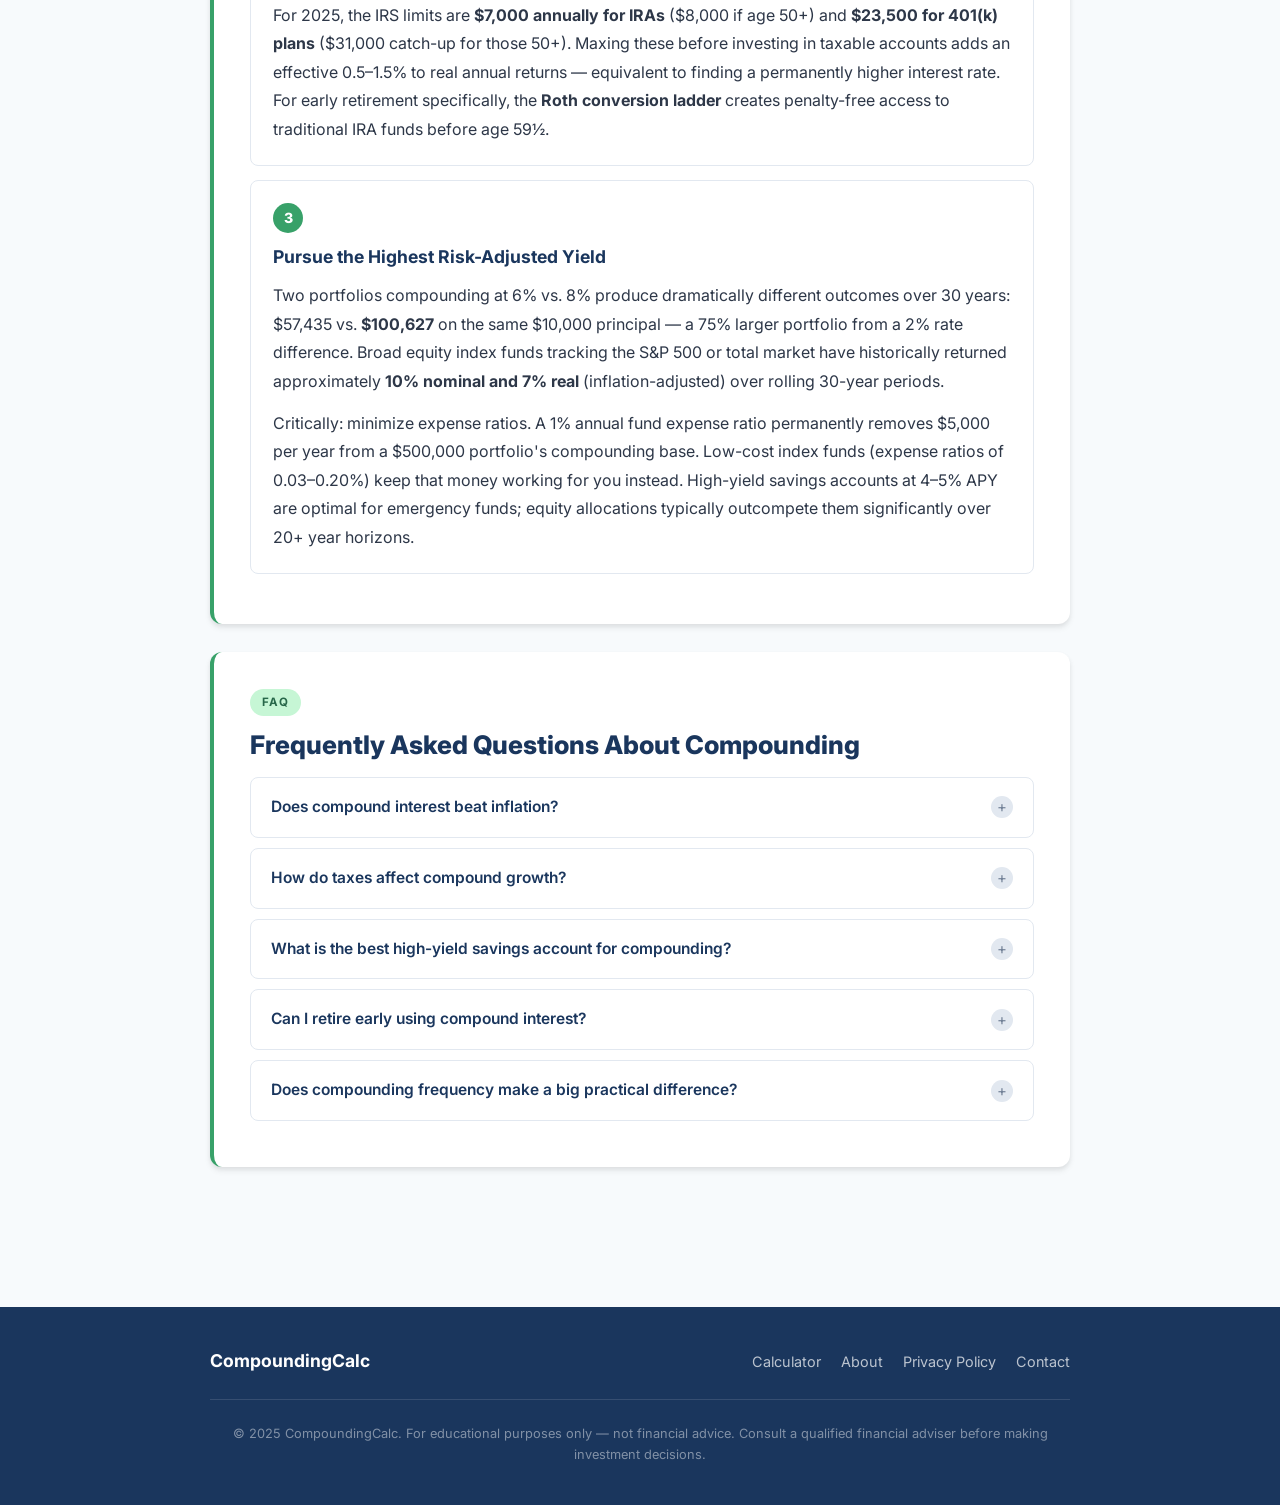
==== commit c19be078: "Remove Google AdSense code entirely" ====
--- a/index.html
+++ b/index.html
@@ -31,7 +31,6 @@
   <link rel="preconnect" href="https://fonts.gstatic.com" crossorigin>
   <link href="https://fonts.googleapis.com/css2?family=Inter:wght@400;500;600;700;800&display=swap" rel="stylesheet">
   <link rel="stylesheet" href="style.css">
-  <script async src="https://pagead2.googlesyndication.com/pagead/js/adsbygoogle.js?client=ca-pub-5275893575064484" crossorigin="anonymous"></script>
   <script type="application/ld+json">
   [
     {"@context":"https://schema.org","@type":"WebApplication","name":"CompoundingCalc","url":"https://compoundingcalc.vercel.app","applicationCategory":"FinanceApplication","operatingSystem":"Any","description":"Free compound interest calculator for early retirement planning","offers":{"@type":"Offer","price":"0","priceCurrency":"USD"}},
@@ -343,16 +342,6 @@
       line-height: 1.78;
       border-top: 1px solid var(--border);
       font-size: 0.95rem;
-    }
-
-    /* Ad slot placeholder */
-    .ad-slot {
-      text-align: center;
-      margin: 28px 0;
-      min-height: 90px;
-      display: flex;
-      align-items: center;
-      justify-content: center;
     }
 
     @media (max-width: 640px) {
@@ -492,13 +481,6 @@
     </div>
   </section>
 
-  <!-- Ad slot 1 -->
-  <div class="container">
-    <div class="ad-slot">
-      <!-- Google AdSense — paste your ad unit code here after approval -->
-    </div>
-  </div>
-
   <!-- ===== GUIDE ===== -->
   <section class="guide-section">
     <div class="container">
@@ -576,11 +558,6 @@
         </div>
       </div>
 
-      <!-- Ad slot 2 -->
-      <div class="ad-slot">
-        <!-- Google AdSense — paste your ad unit code here after approval -->
-      </div>
-
       <!-- Section 4 -->
       <div class="content-block">
         <span class="section-tag">Section 4</span>
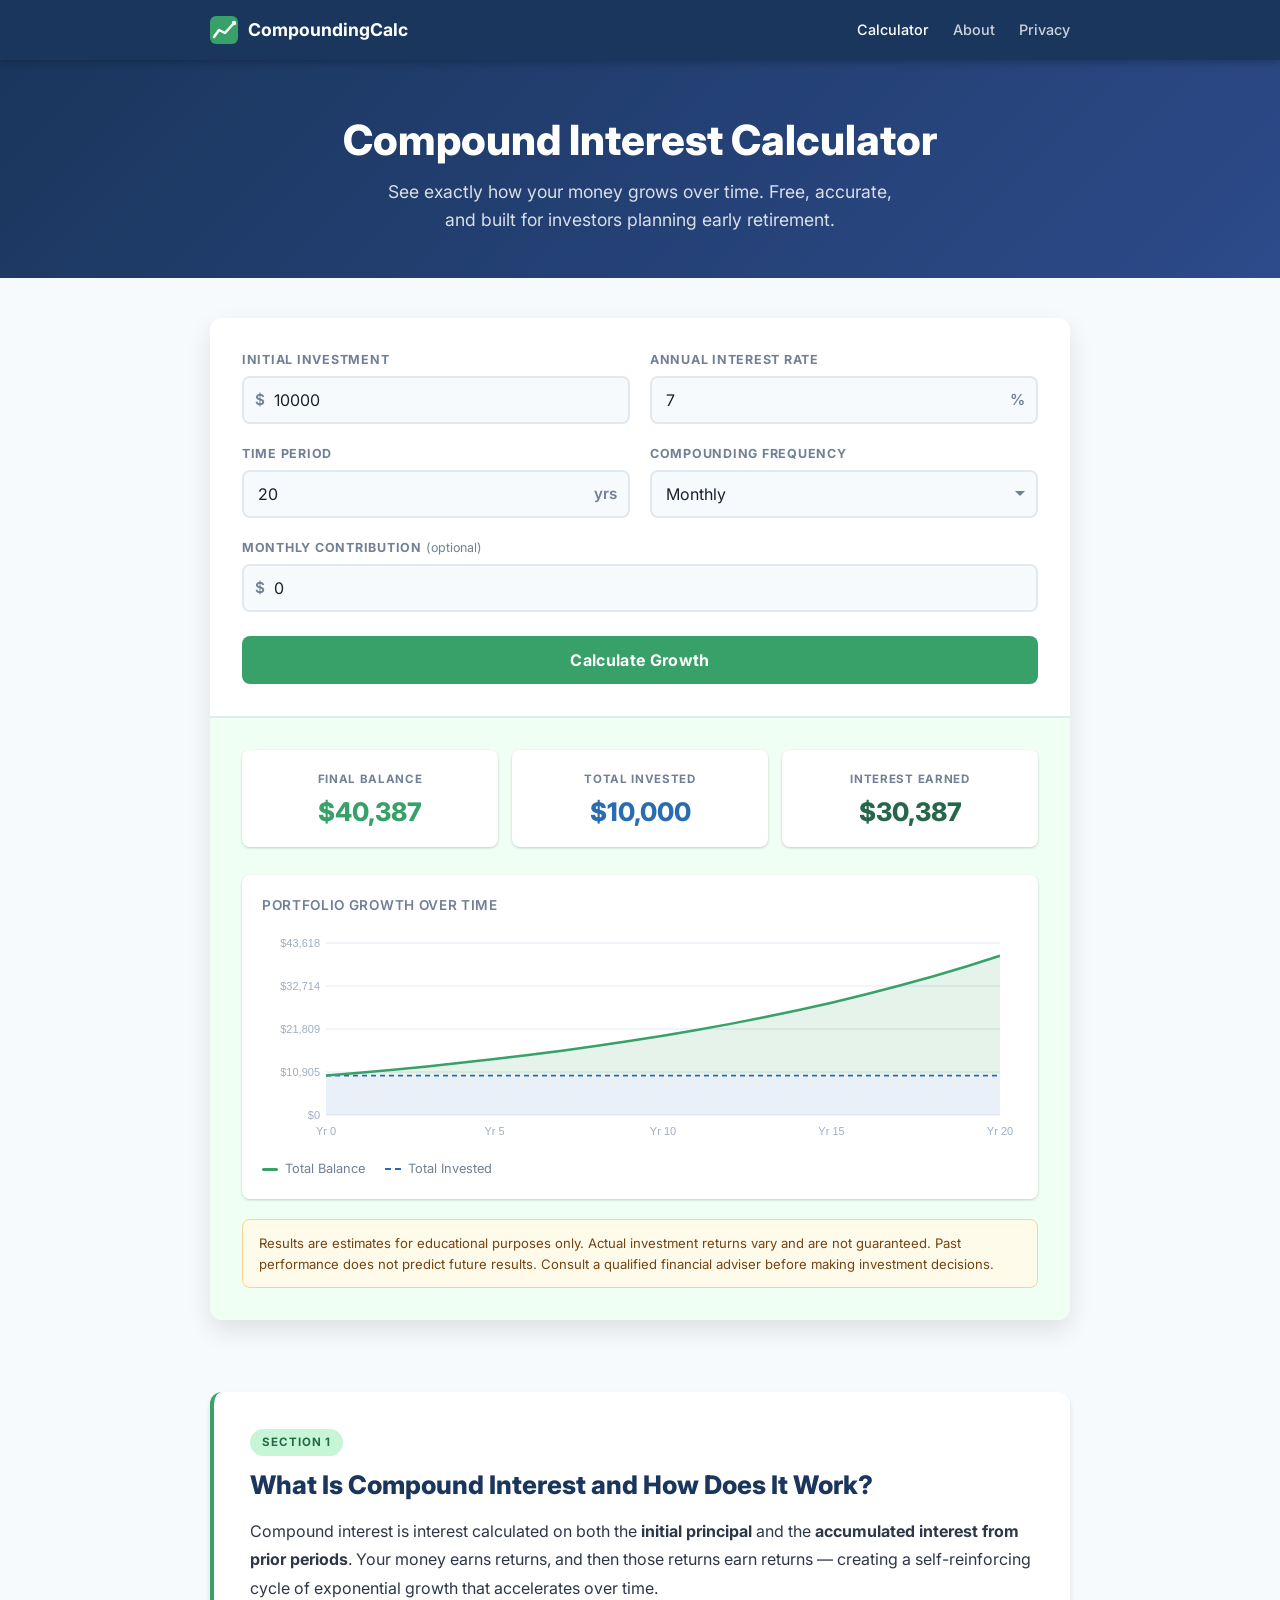
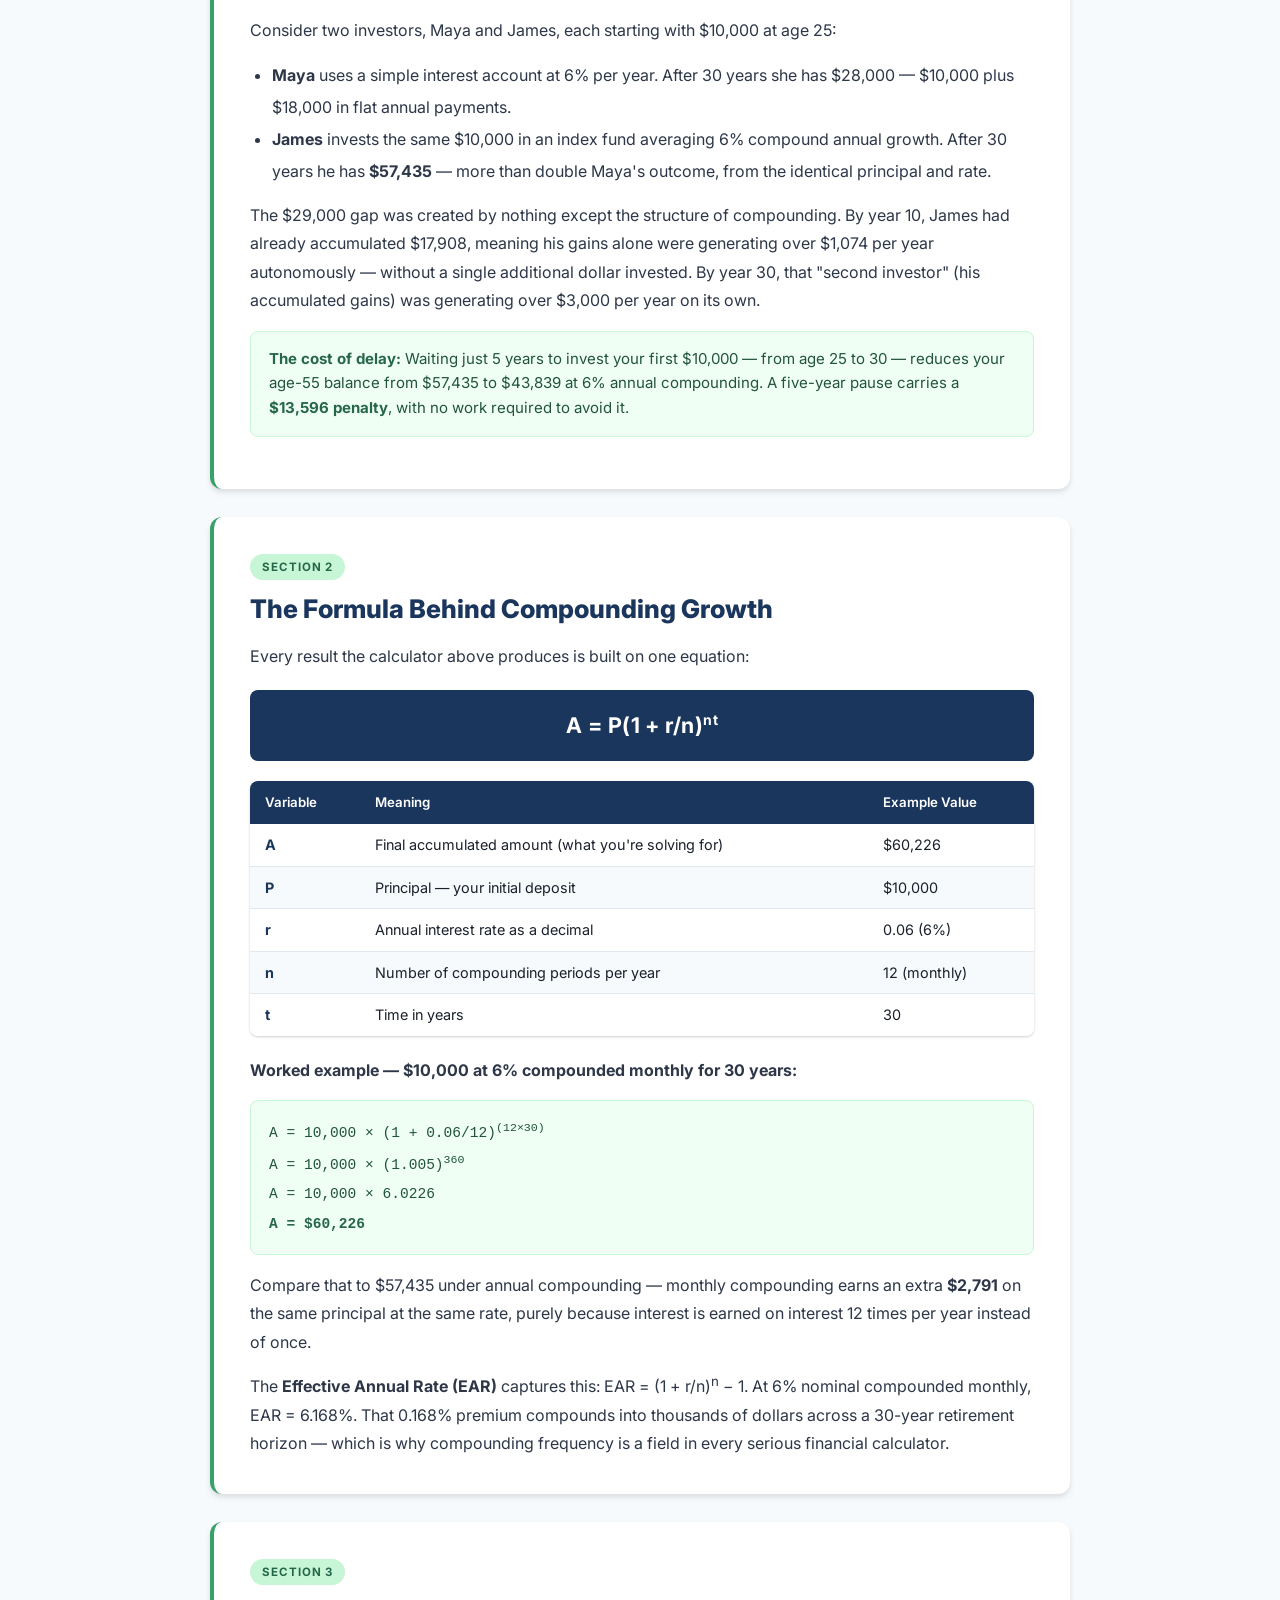
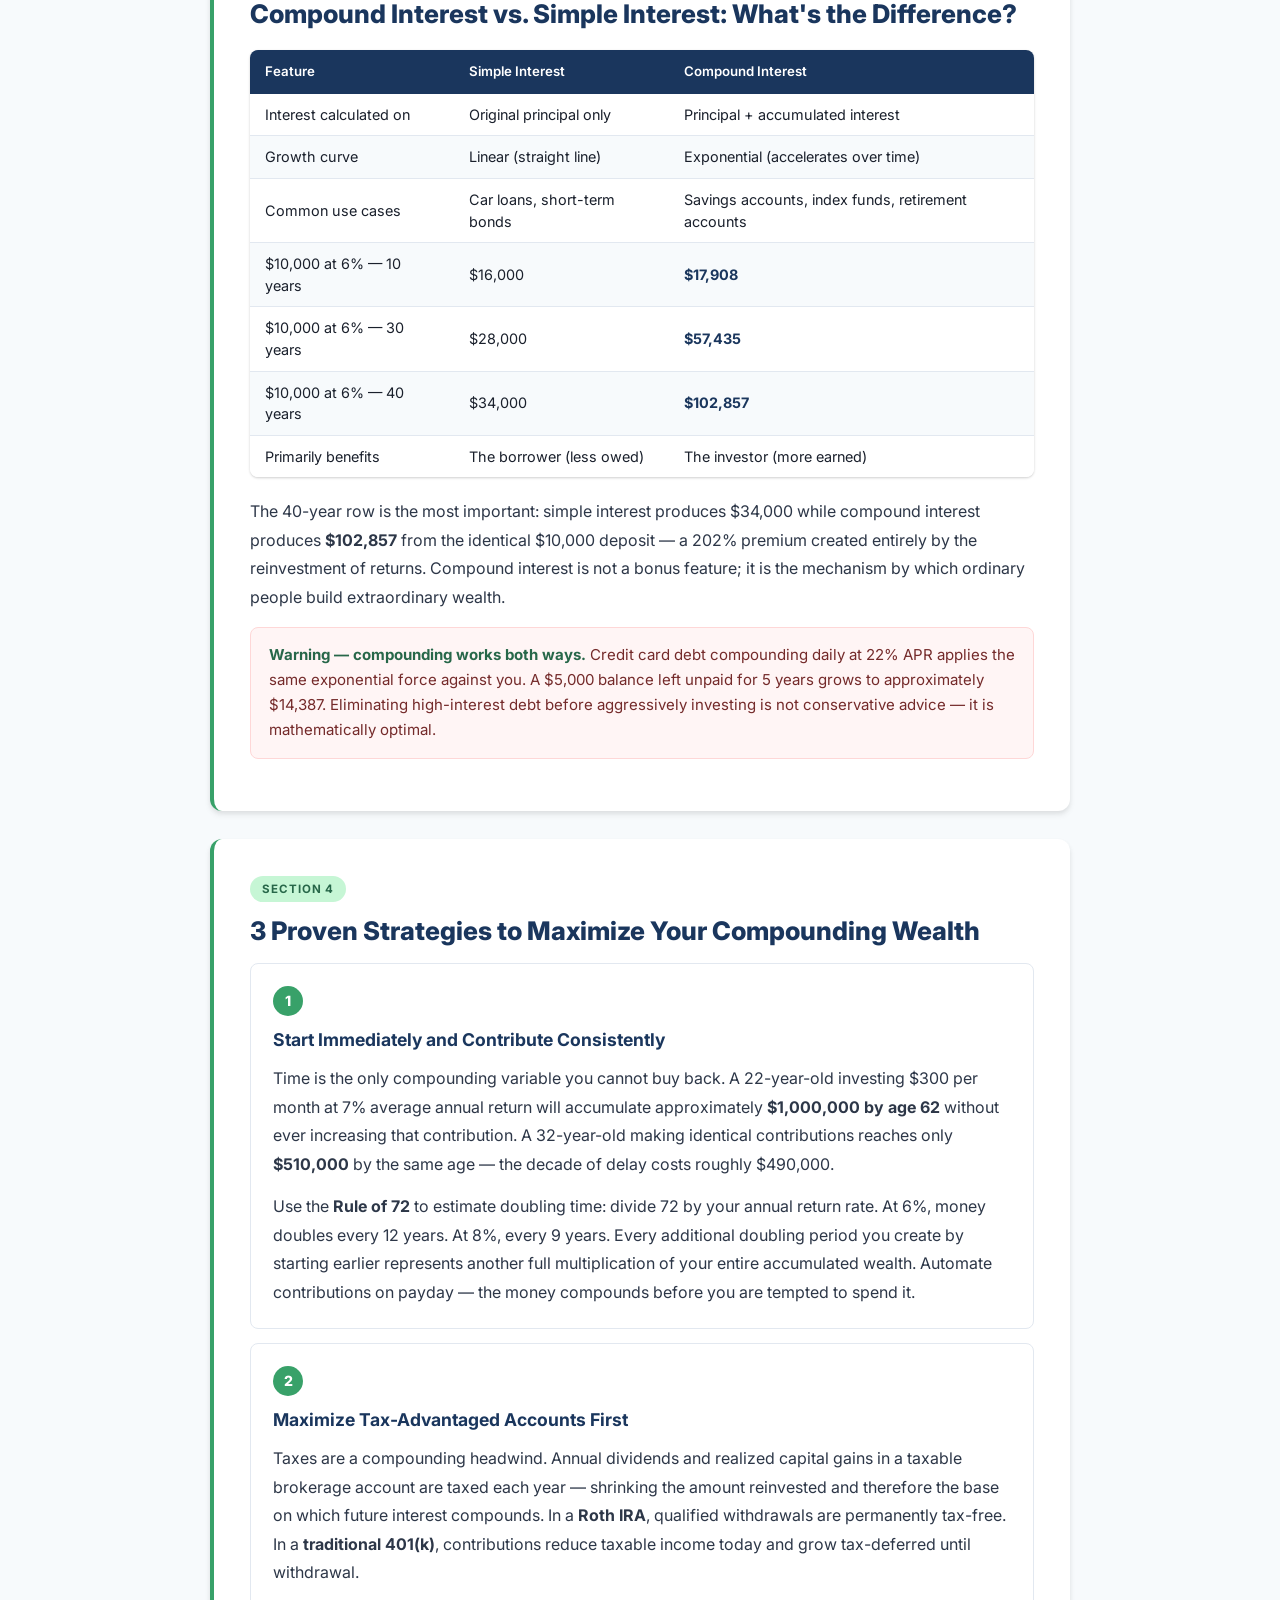
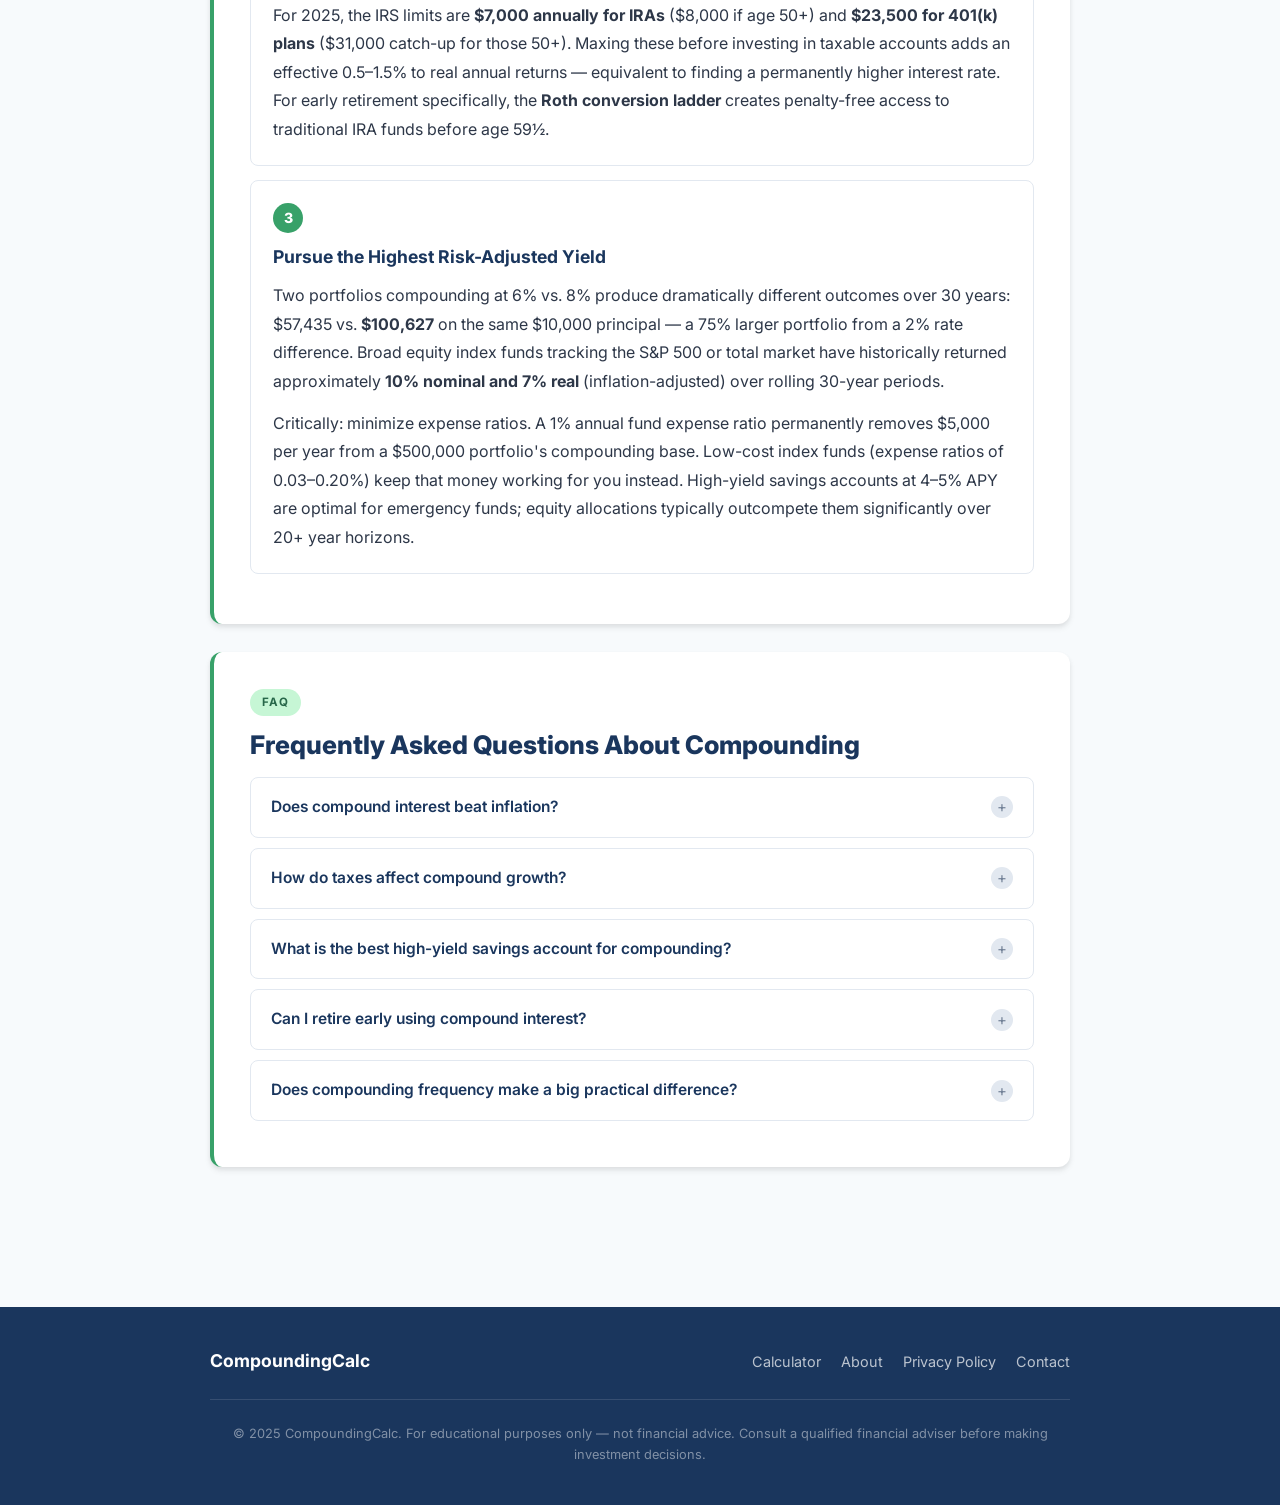
==== commit d3391661: "Add Google AdSense script (ca-pub-8681946363100710)" ====
--- a/index.html
+++ b/index.html
@@ -31,6 +31,8 @@
   <link rel="preconnect" href="https://fonts.gstatic.com" crossorigin>
   <link href="https://fonts.googleapis.com/css2?family=Inter:wght@400;500;600;700;800&display=swap" rel="stylesheet">
   <link rel="stylesheet" href="style.css">
+  <script async src="https://pagead2.googlesyndication.com/pagead/js/adsbygoogle.js?client=ca-pub-8681946363100710"
+     crossorigin="anonymous"></script>
   <script type="application/ld+json">
   [
     {"@context":"https://schema.org","@type":"WebApplication","name":"CompoundingCalc","url":"https://compoundingcalc.vercel.app","applicationCategory":"FinanceApplication","operatingSystem":"Any","description":"Free compound interest calculator for early retirement planning","offers":{"@type":"Offer","price":"0","priceCurrency":"USD"}},
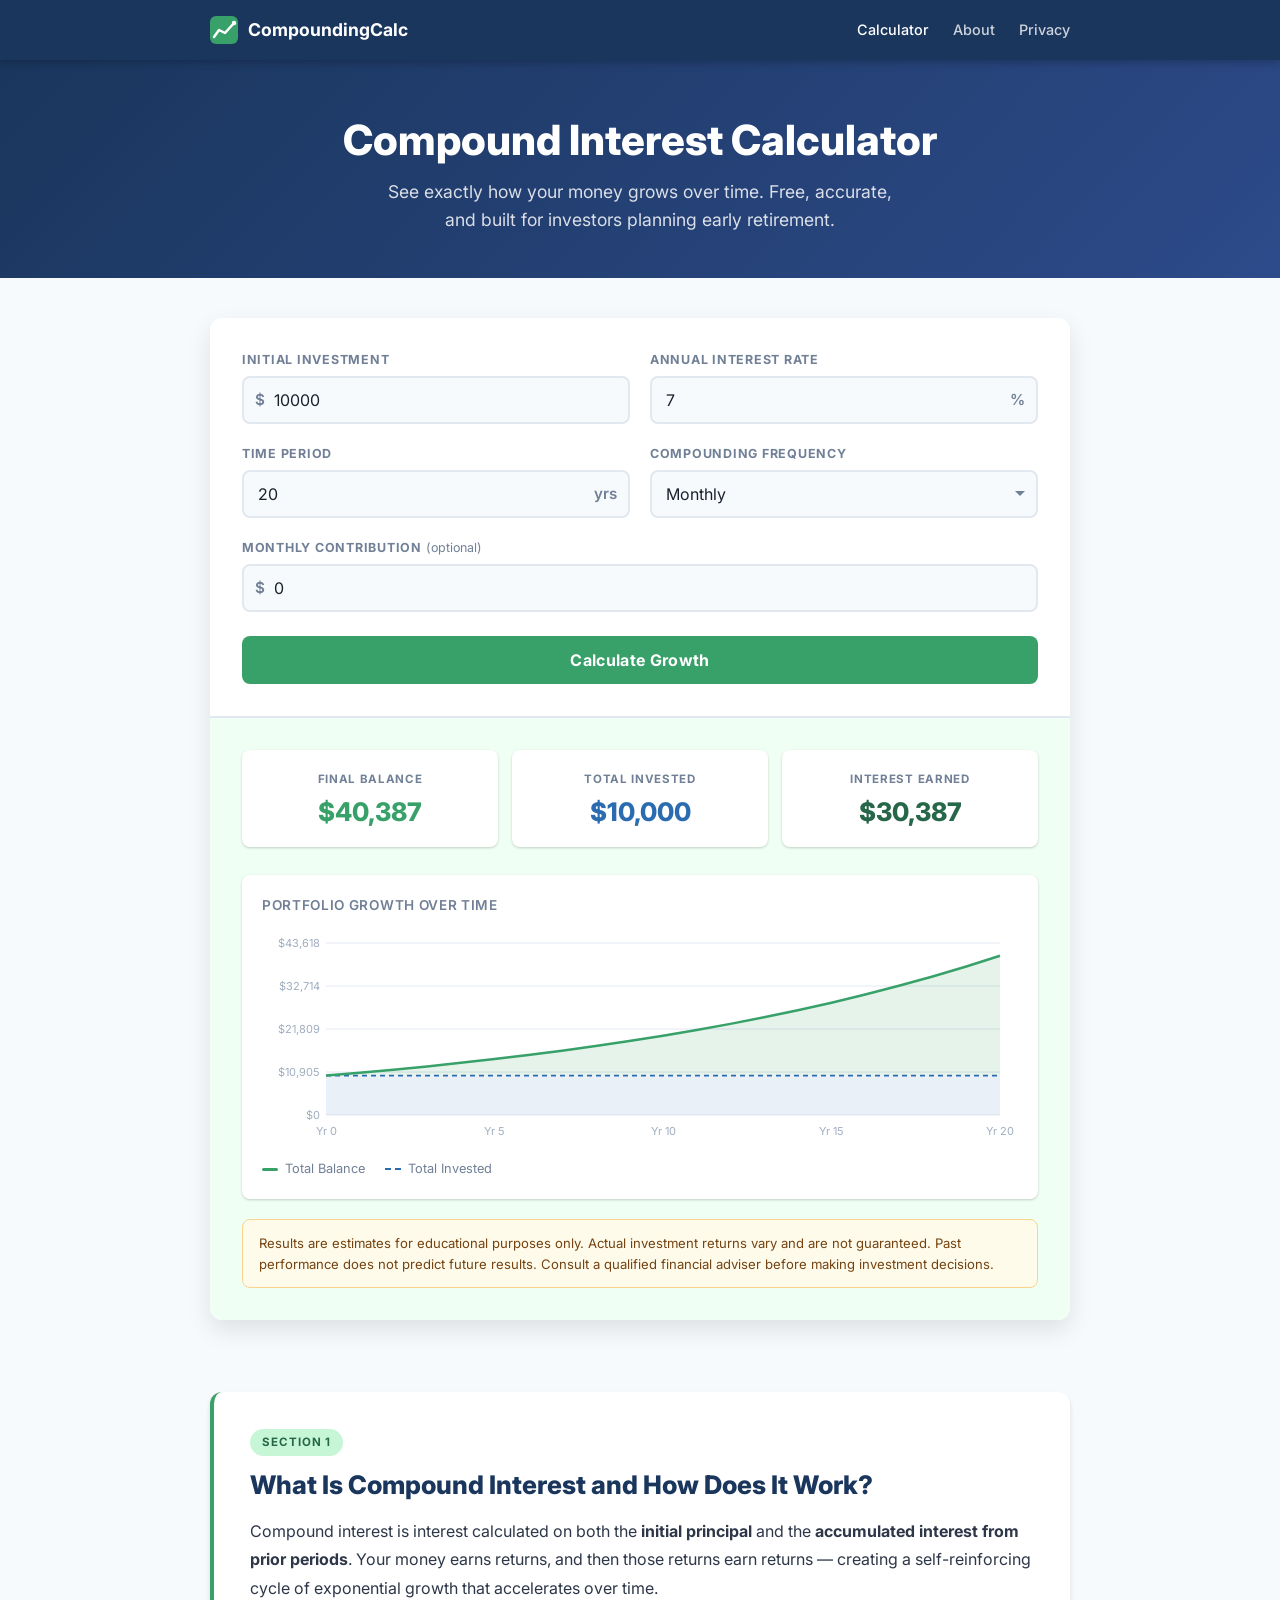
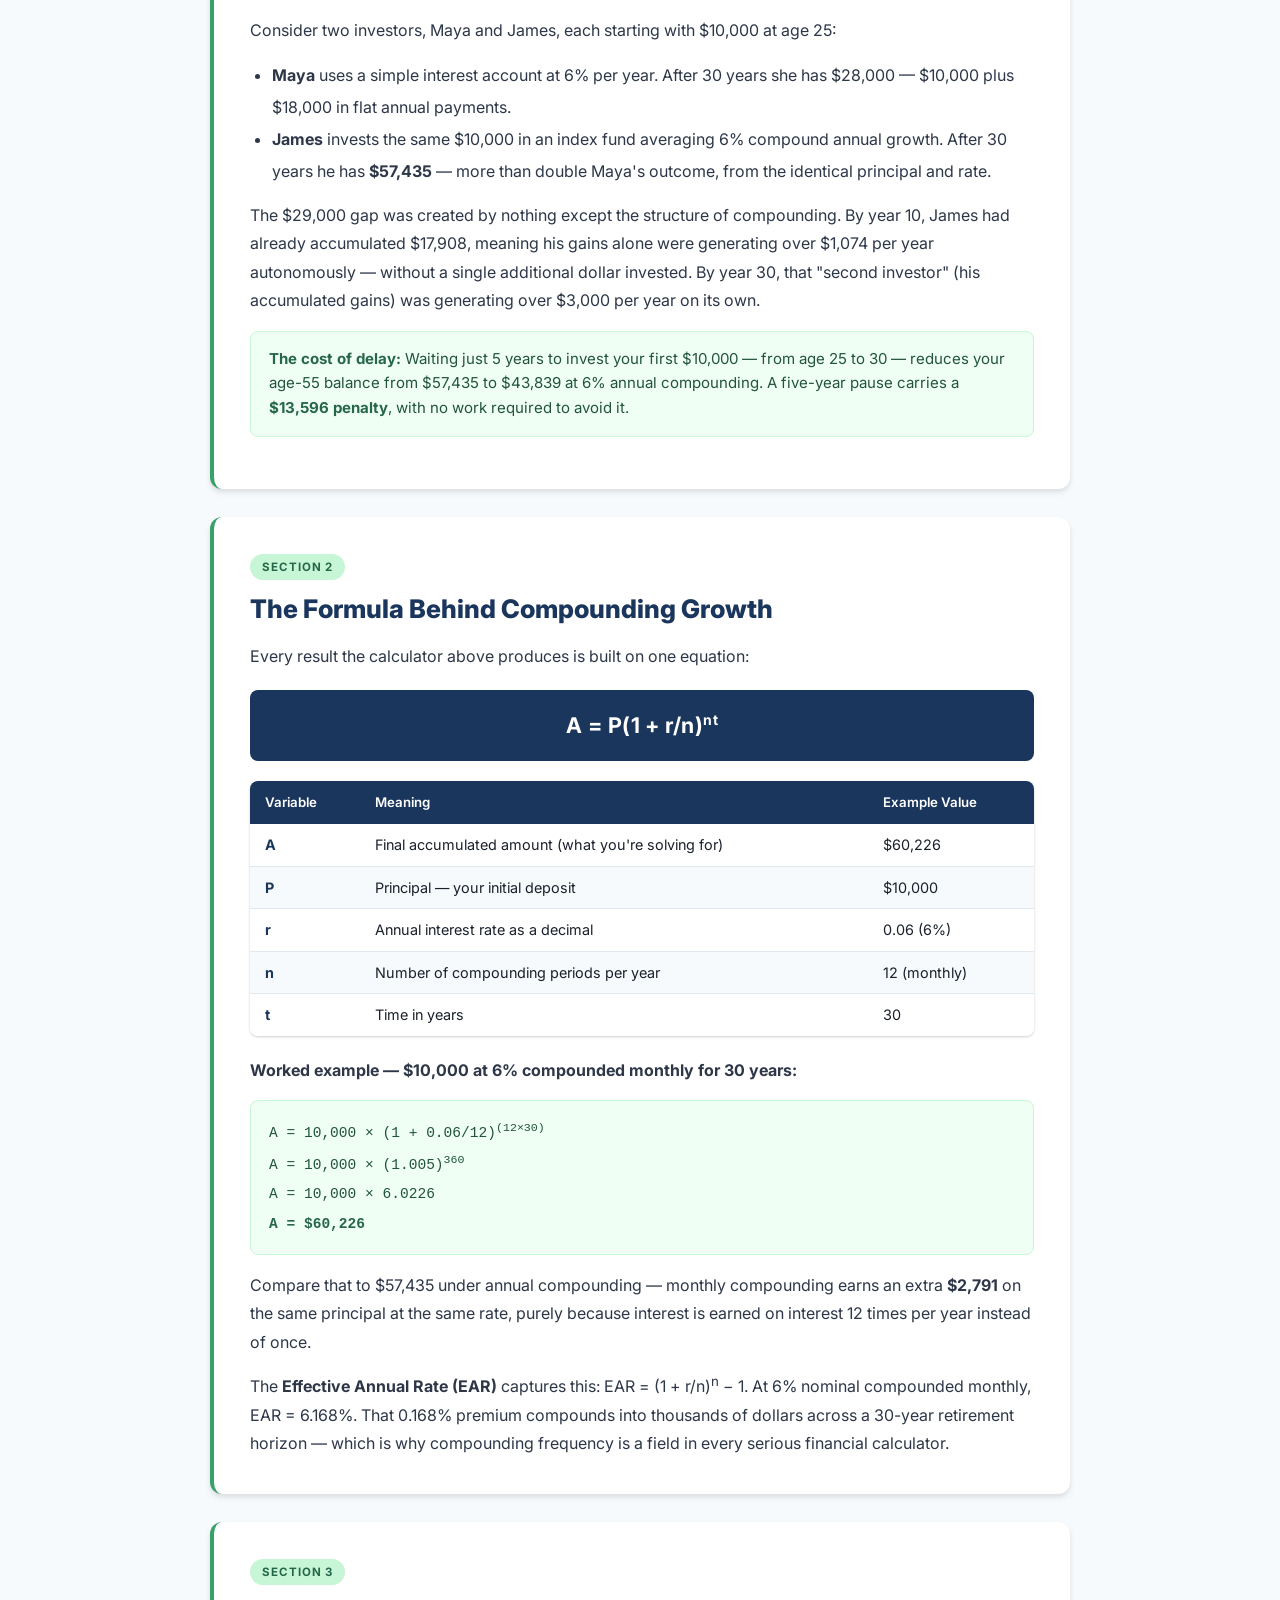
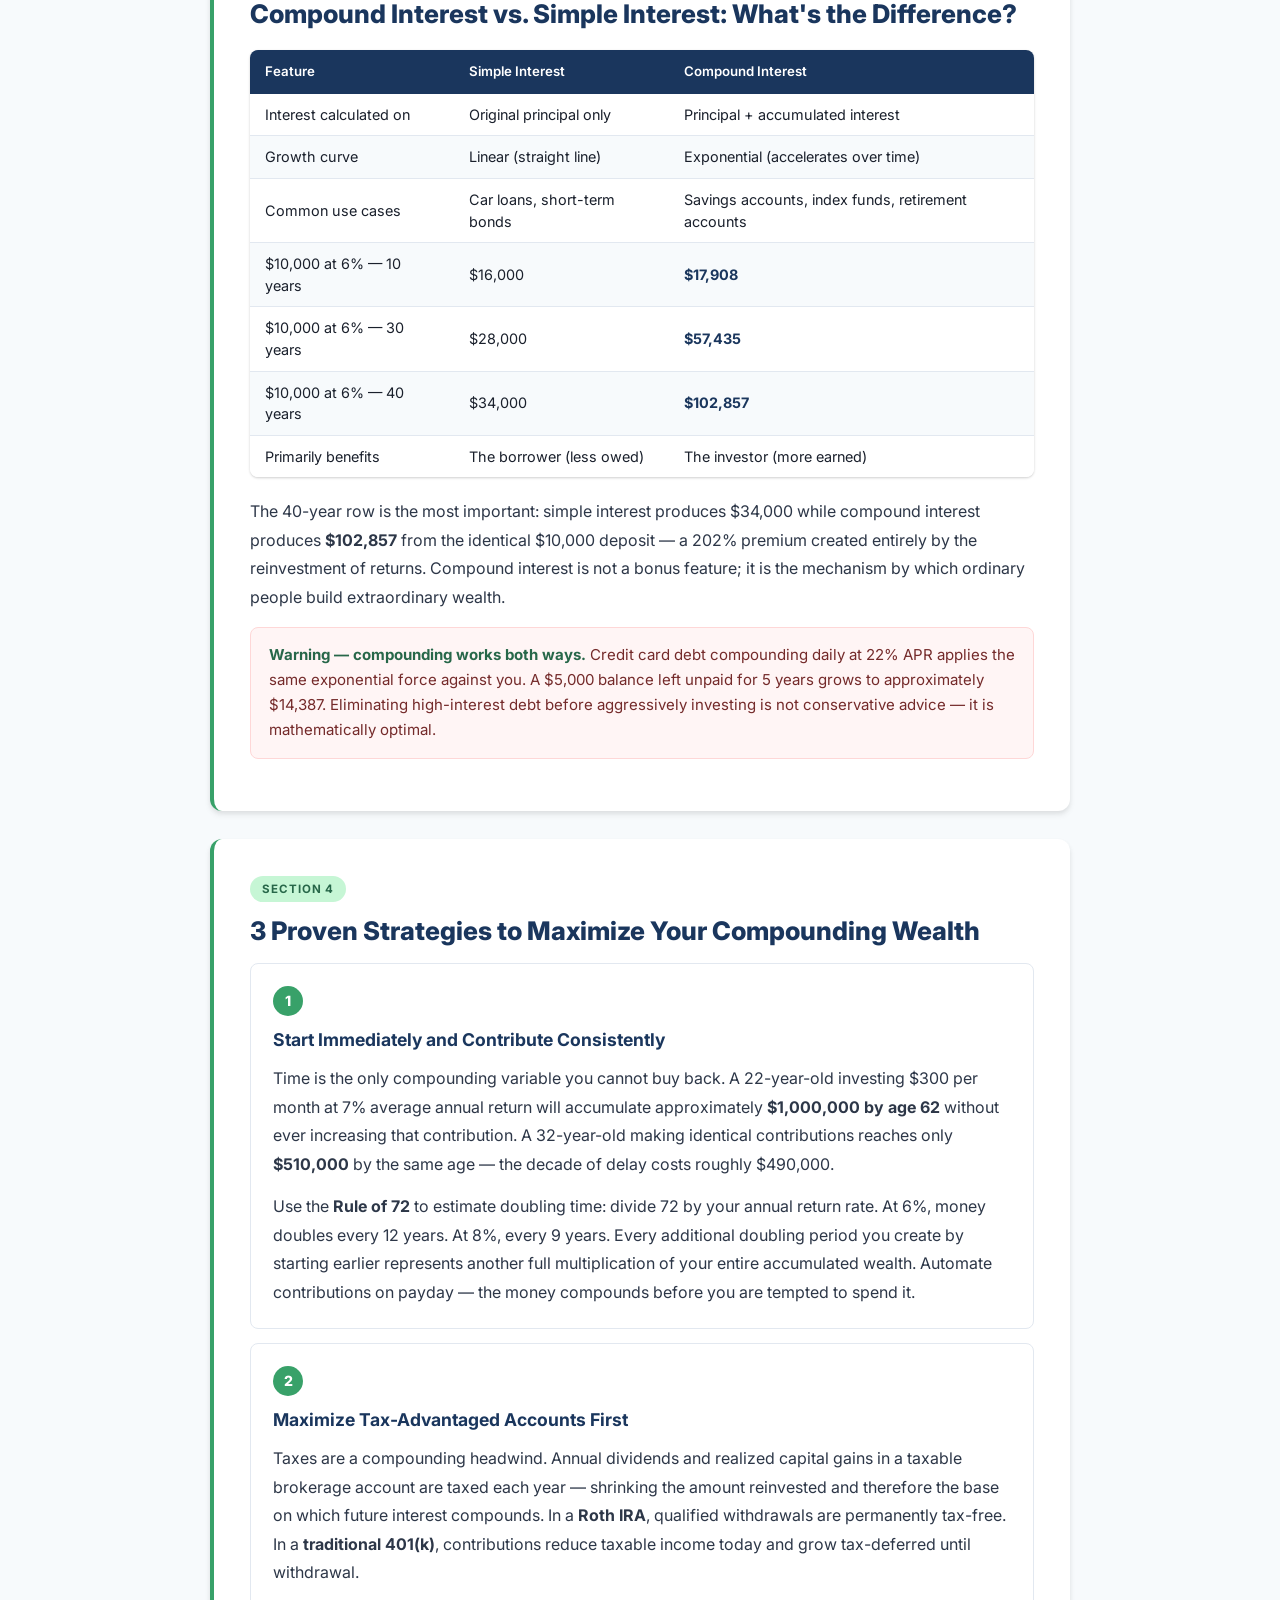
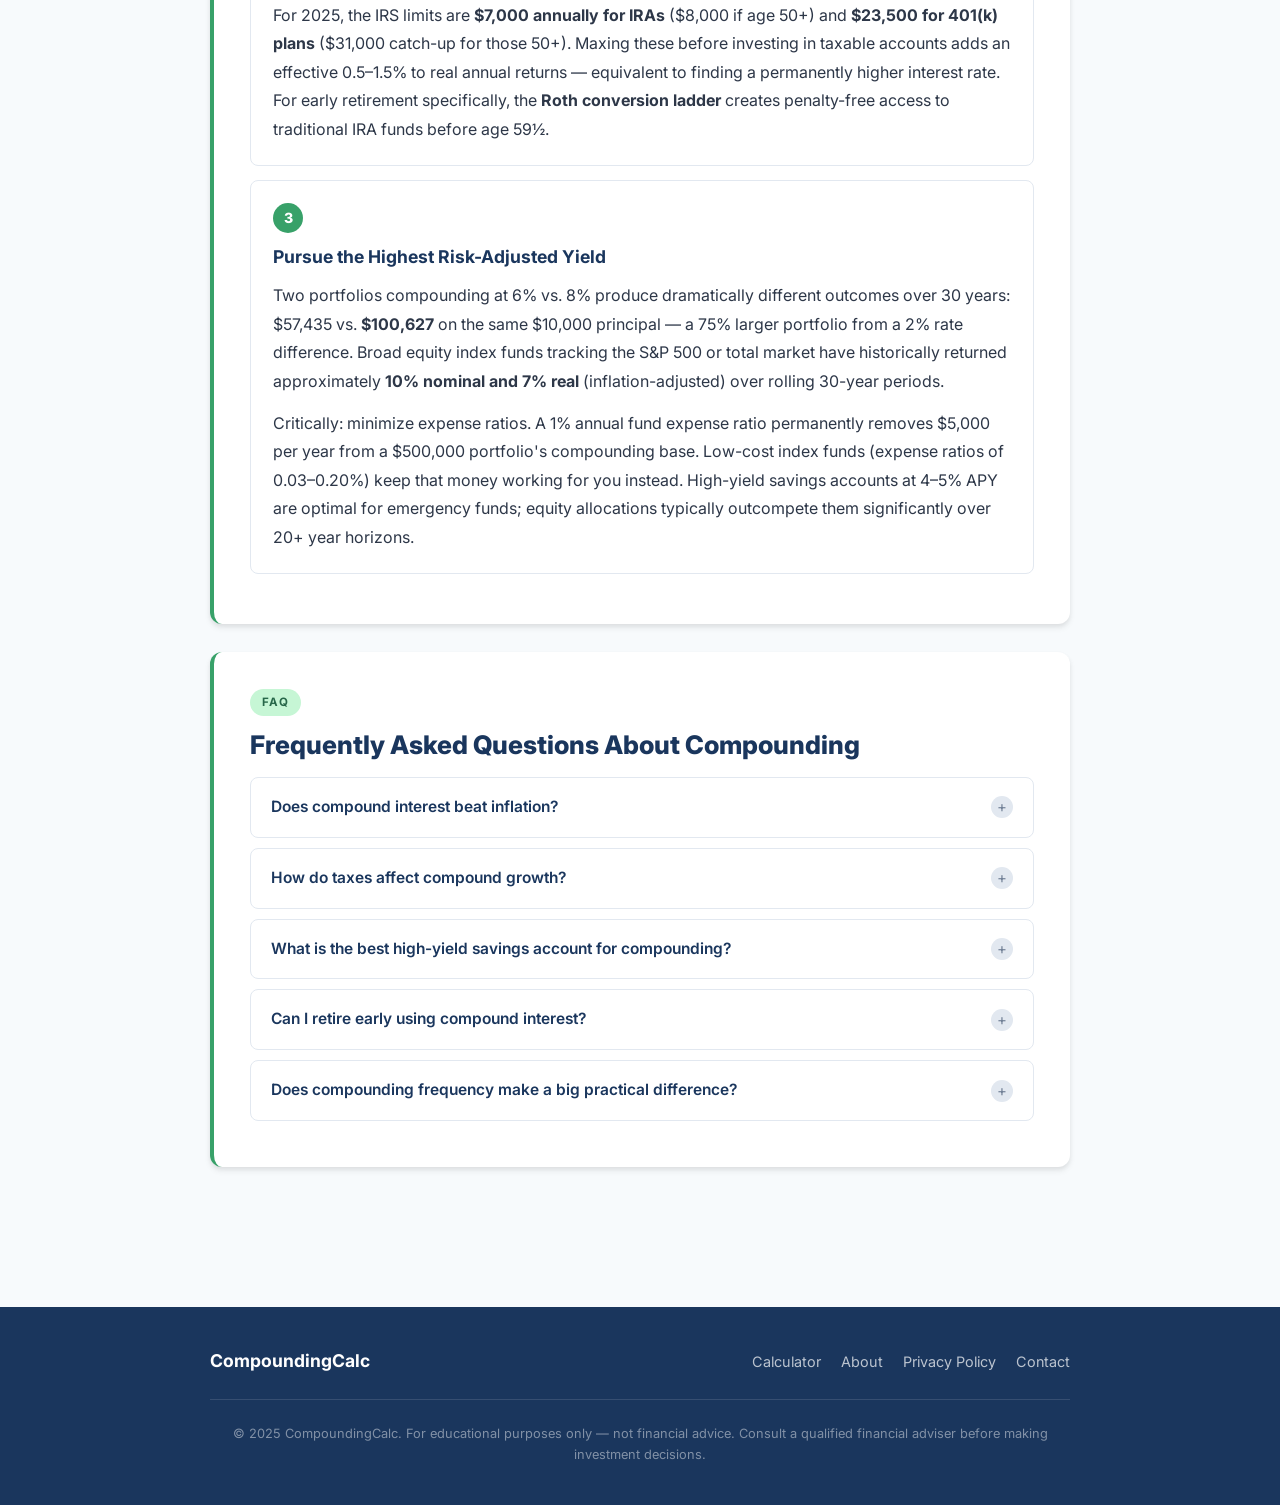
==== commit be9ee8f9: "Add Google AdSense script (ca-pub-5275893575064484) and ads.txt" ====
--- a/index.html
+++ b/index.html
@@ -31,7 +31,7 @@
   <link rel="preconnect" href="https://fonts.gstatic.com" crossorigin>
   <link href="https://fonts.googleapis.com/css2?family=Inter:wght@400;500;600;700;800&display=swap" rel="stylesheet">
   <link rel="stylesheet" href="style.css">
-  <script async src="https://pagead2.googlesyndication.com/pagead/js/adsbygoogle.js?client=ca-pub-8681946363100710"
+  <script async src="https://pagead2.googlesyndication.com/pagead/js/adsbygoogle.js?client=ca-pub-5275893575064484"
      crossorigin="anonymous"></script>
   <script type="application/ld+json">
   [
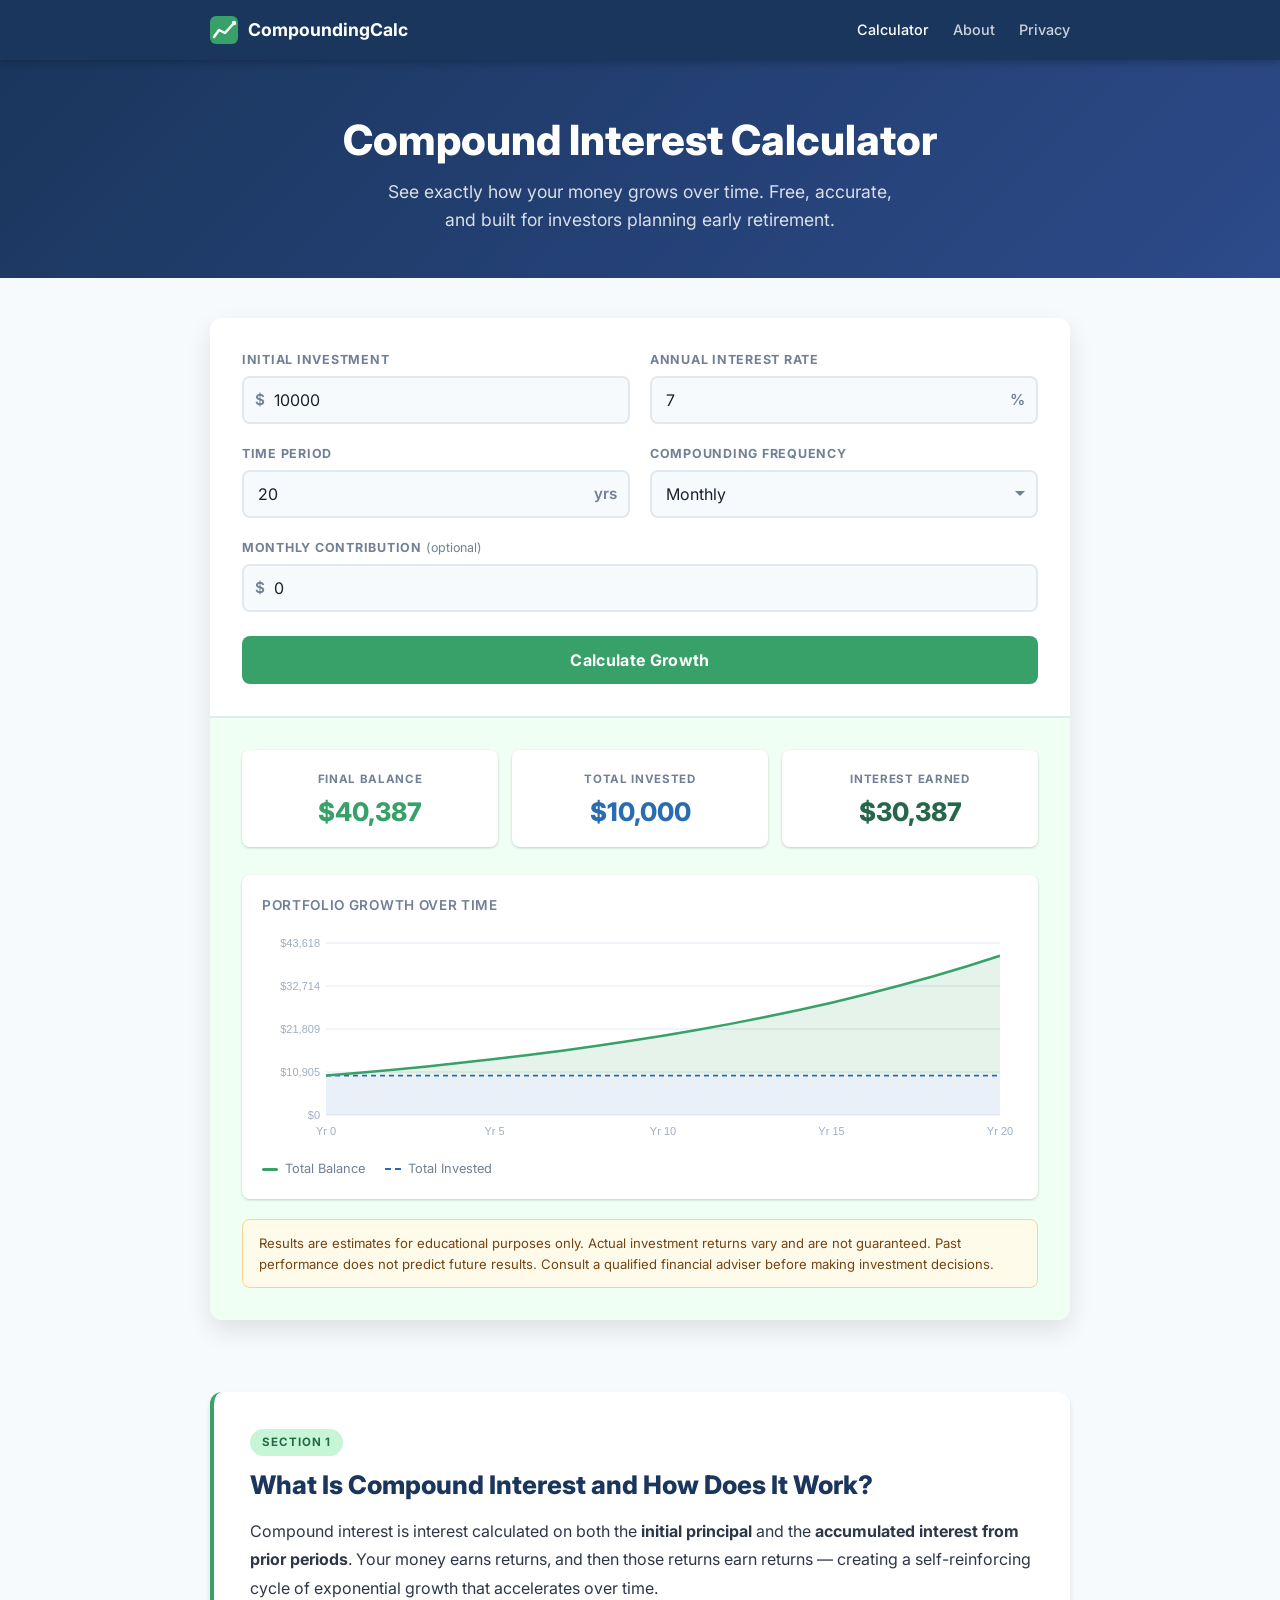
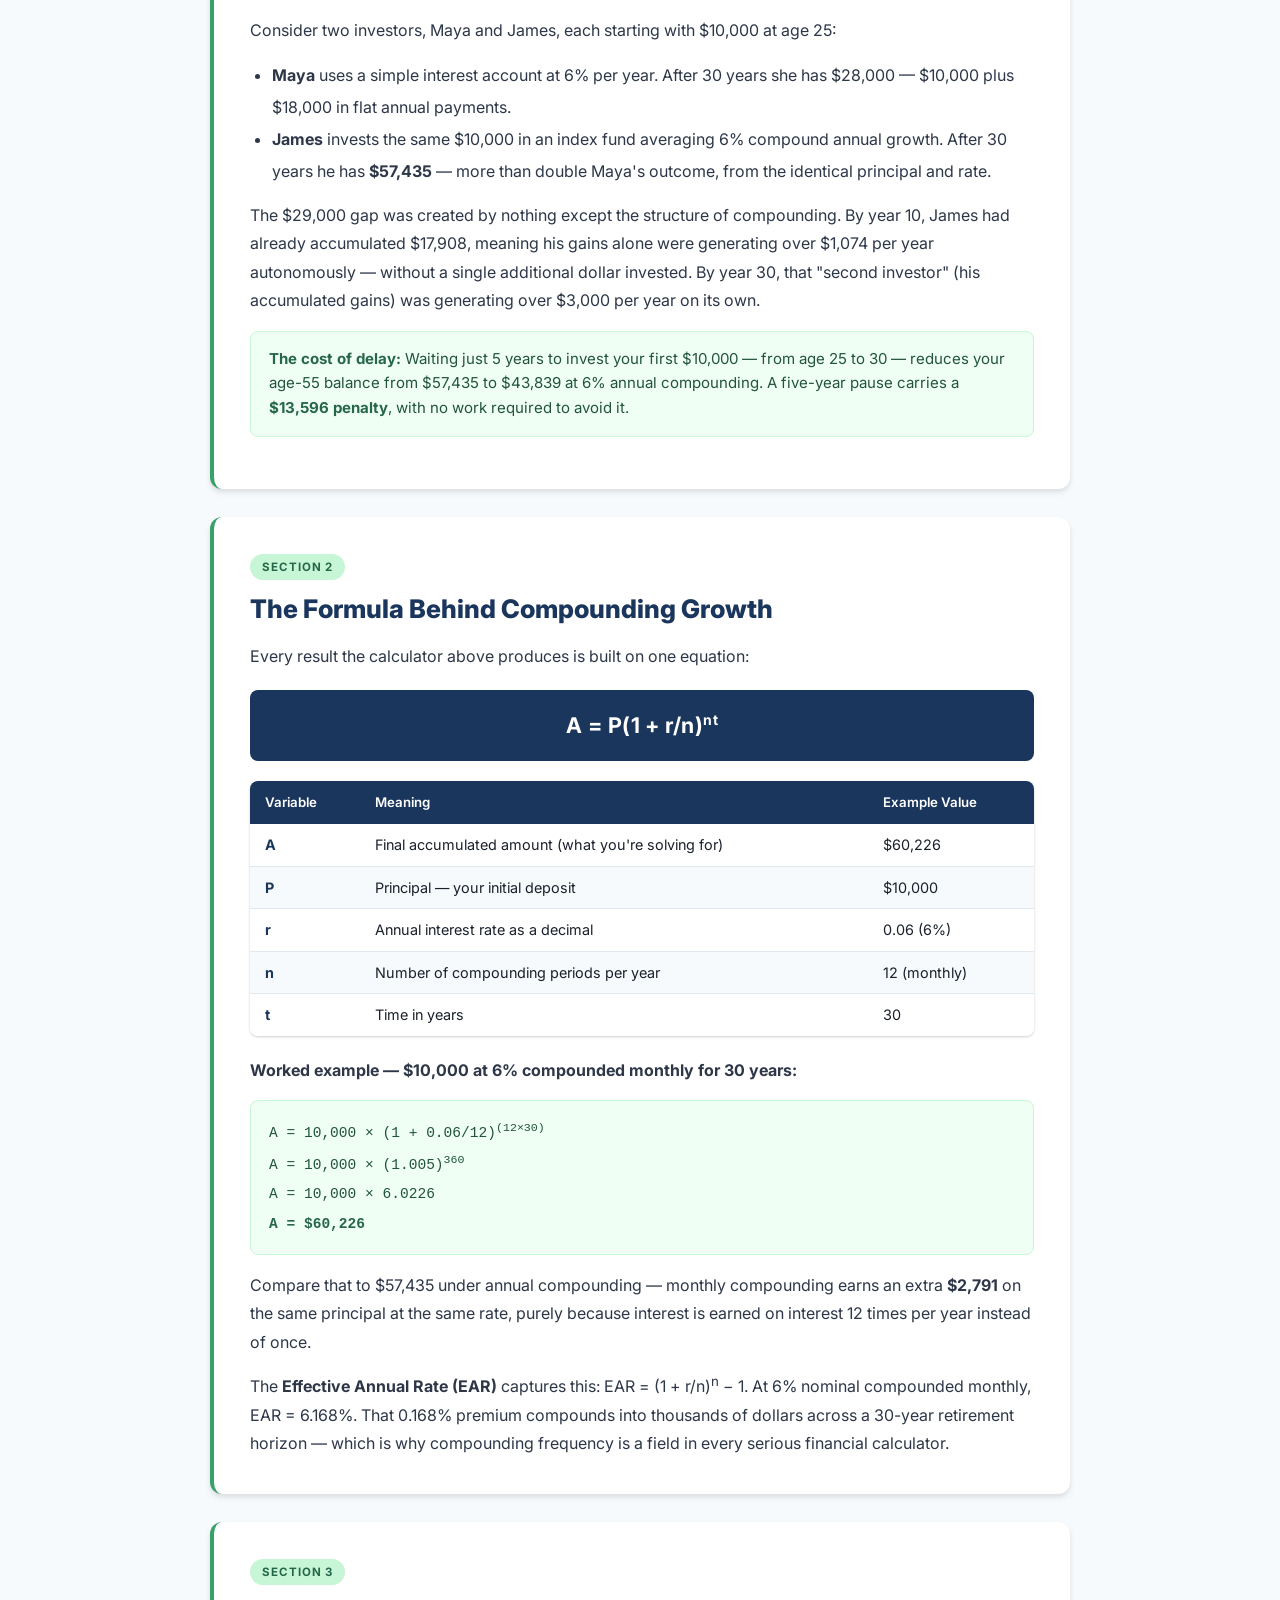
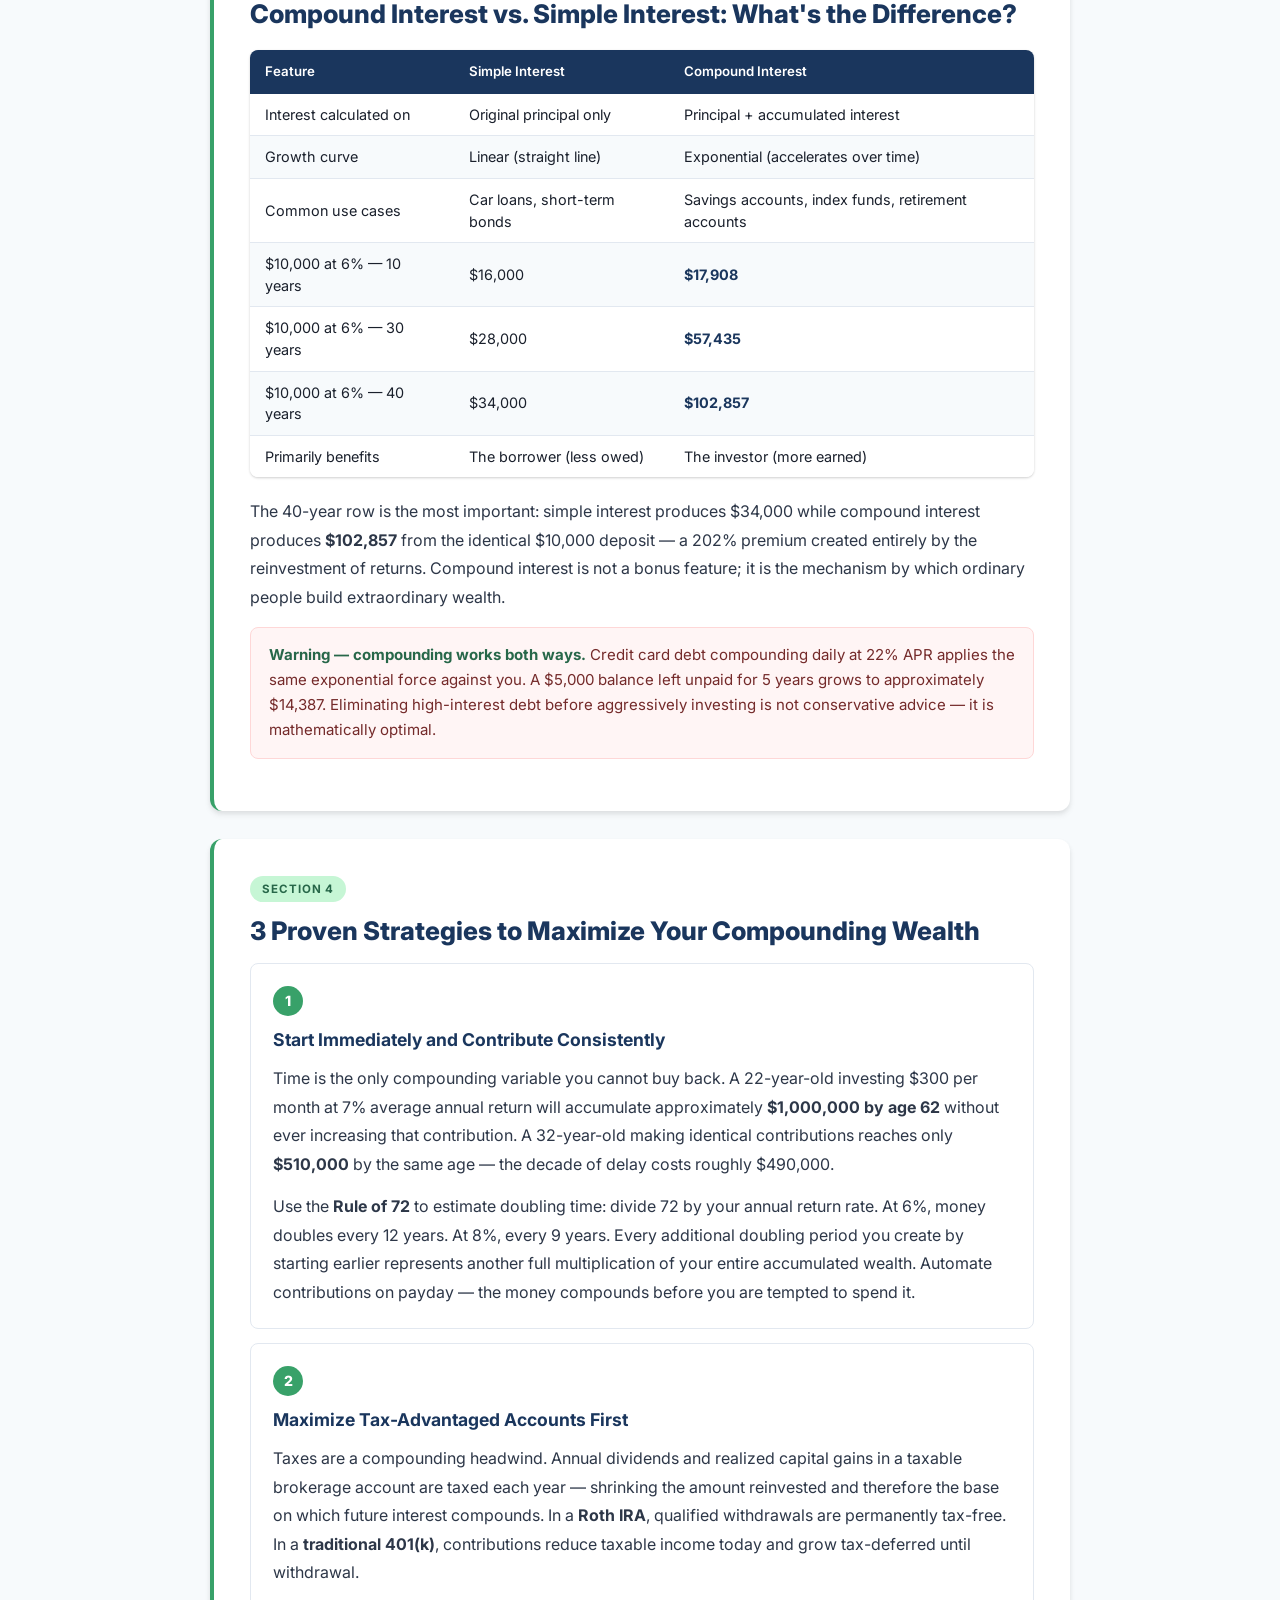
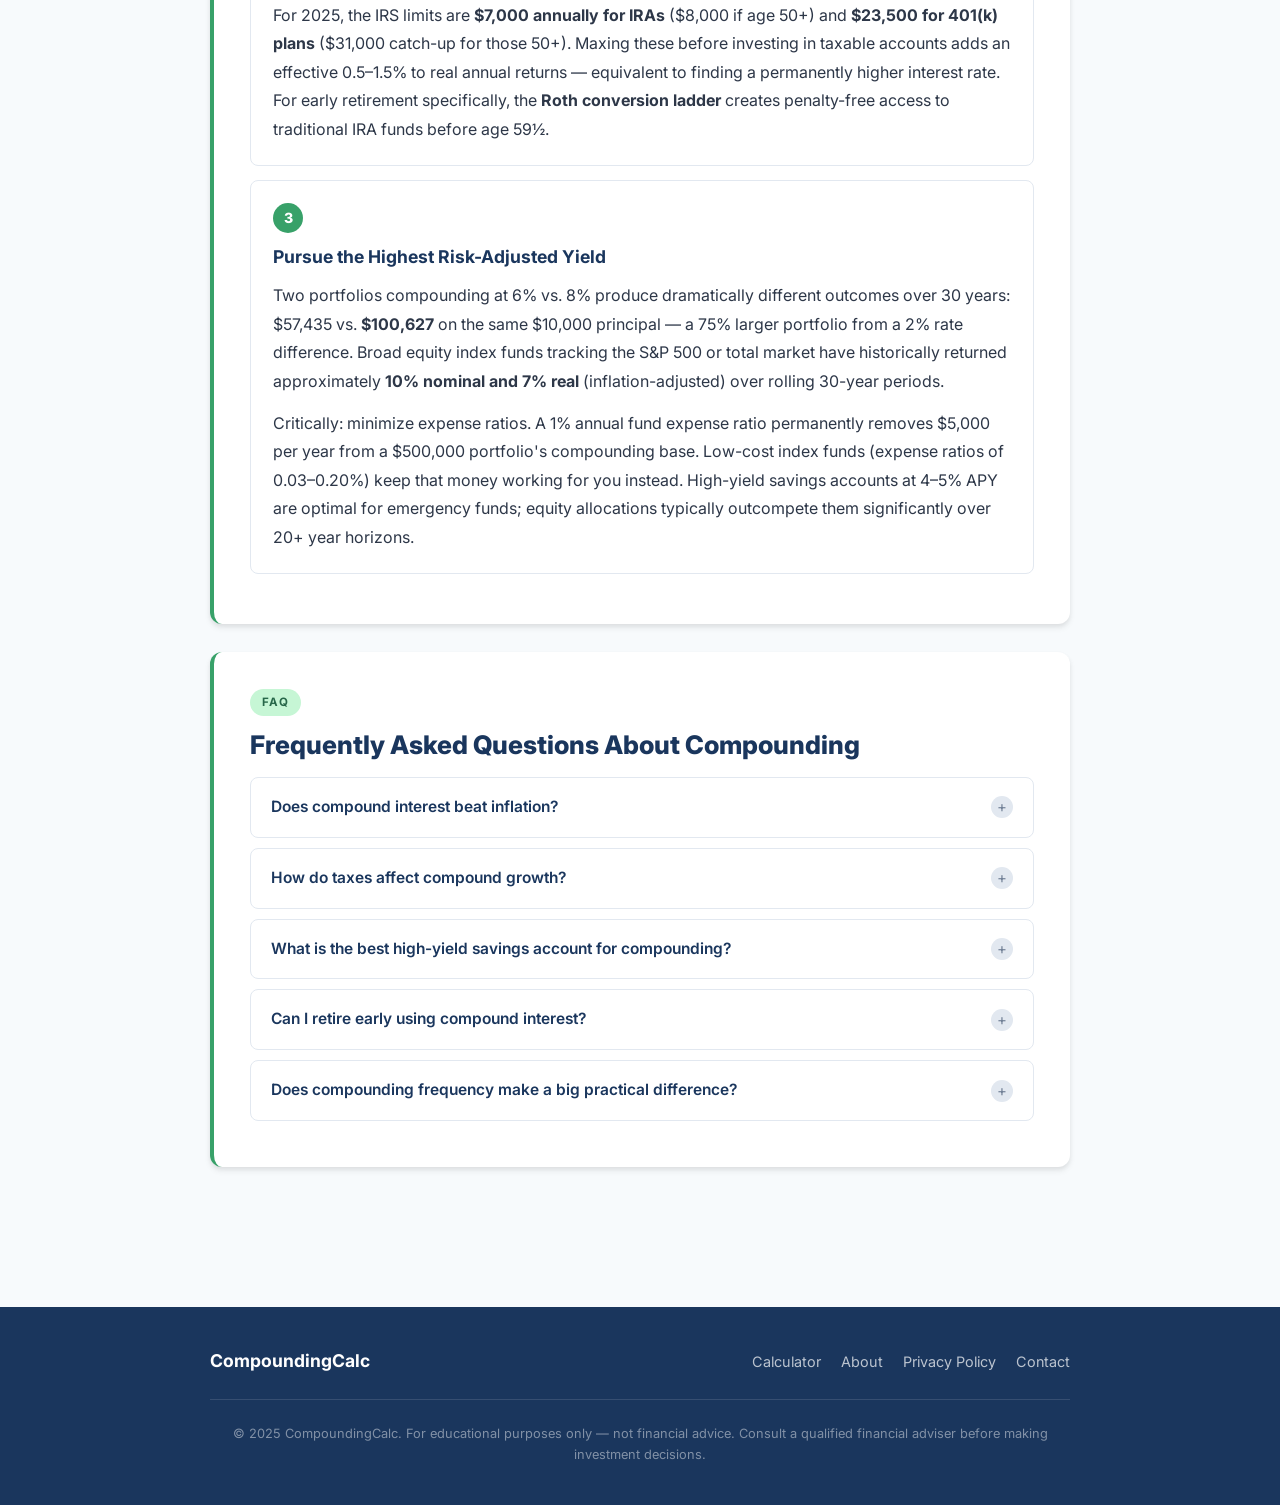
==== commit 842665e4: "Update AdSense publisher ID to ca-pub-8681946363100710 Swap the AdSense loader client ID on index, a" ====
--- a/index.html
+++ b/index.html
@@ -31,7 +31,7 @@
   <link rel="preconnect" href="https://fonts.gstatic.com" crossorigin>
   <link href="https://fonts.googleapis.com/css2?family=Inter:wght@400;500;600;700;800&display=swap" rel="stylesheet">
   <link rel="stylesheet" href="style.css">
-  <script async src="https://pagead2.googlesyndication.com/pagead/js/adsbygoogle.js?client=ca-pub-5275893575064484"
+  <script async src="https://pagead2.googlesyndication.com/pagead/js/adsbygoogle.js?client=ca-pub-8681946363100710"
      crossorigin="anonymous"></script>
   <script type="application/ld+json">
   [
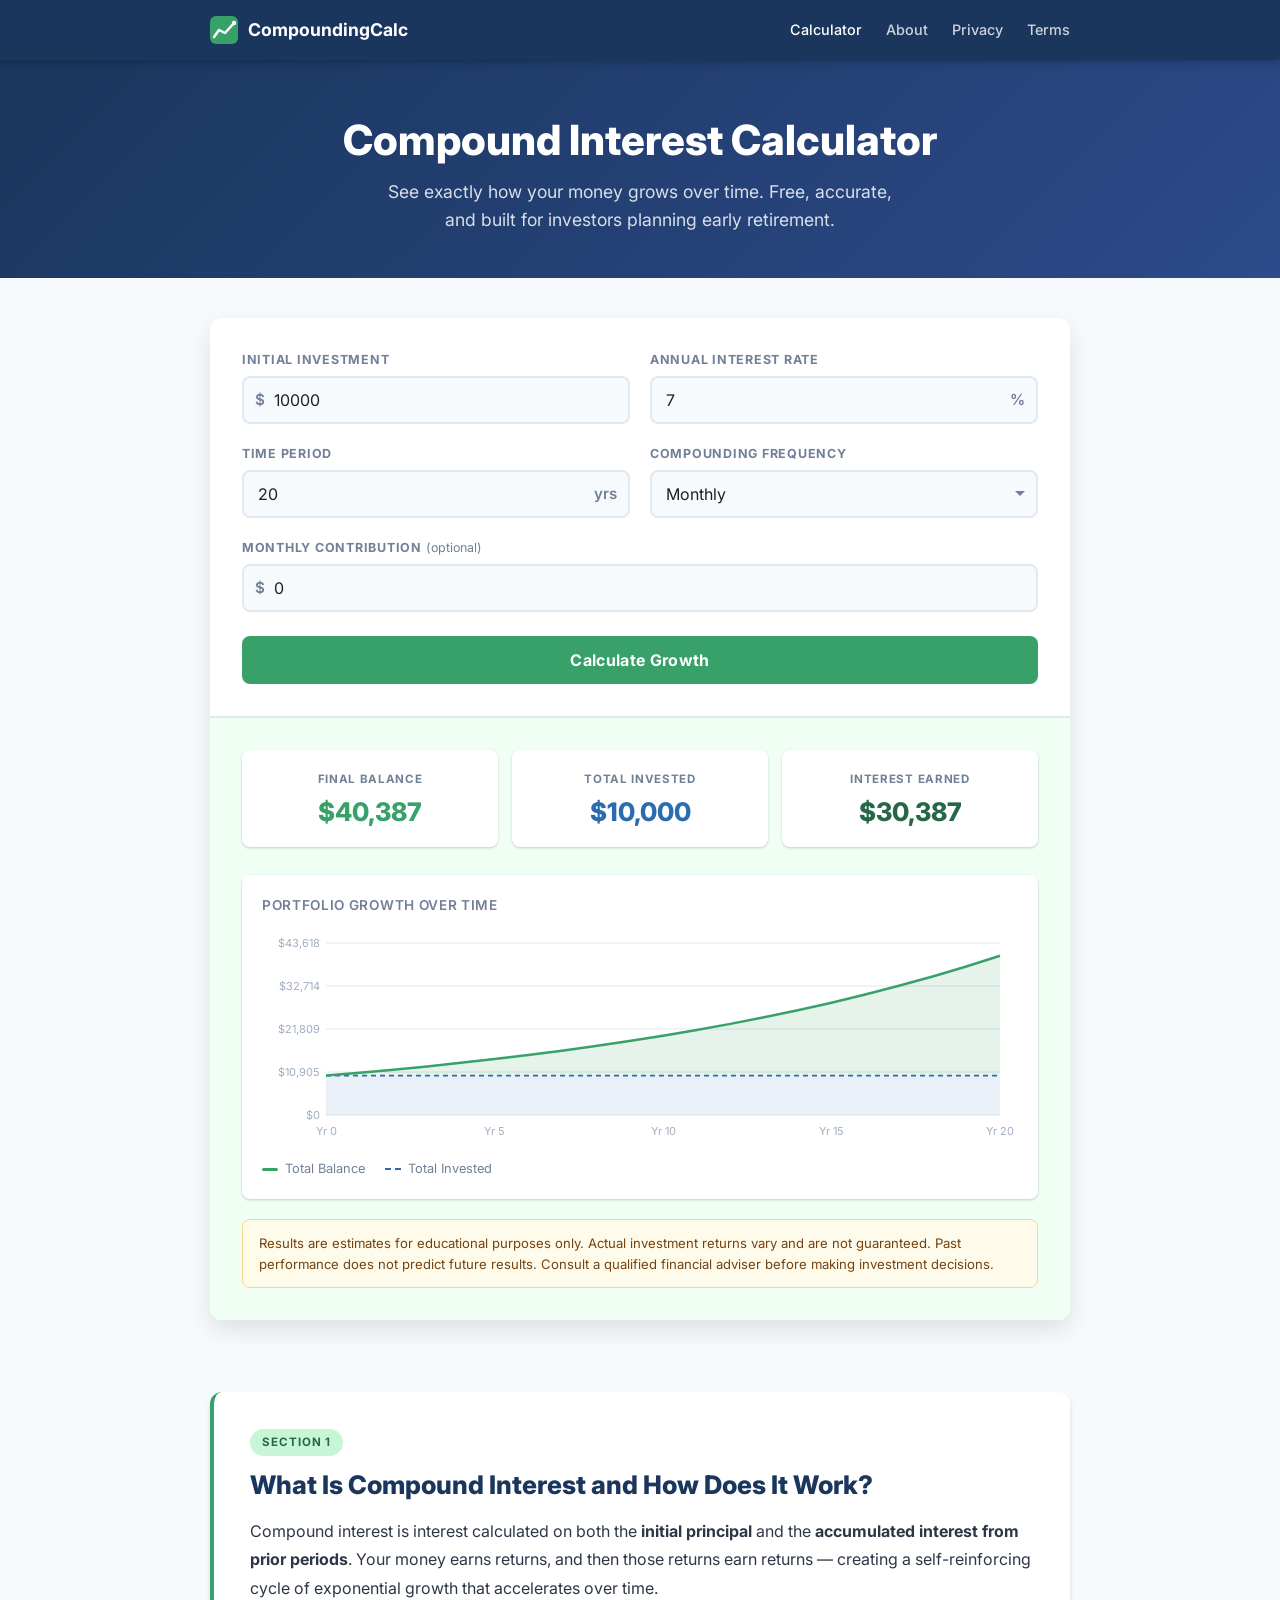
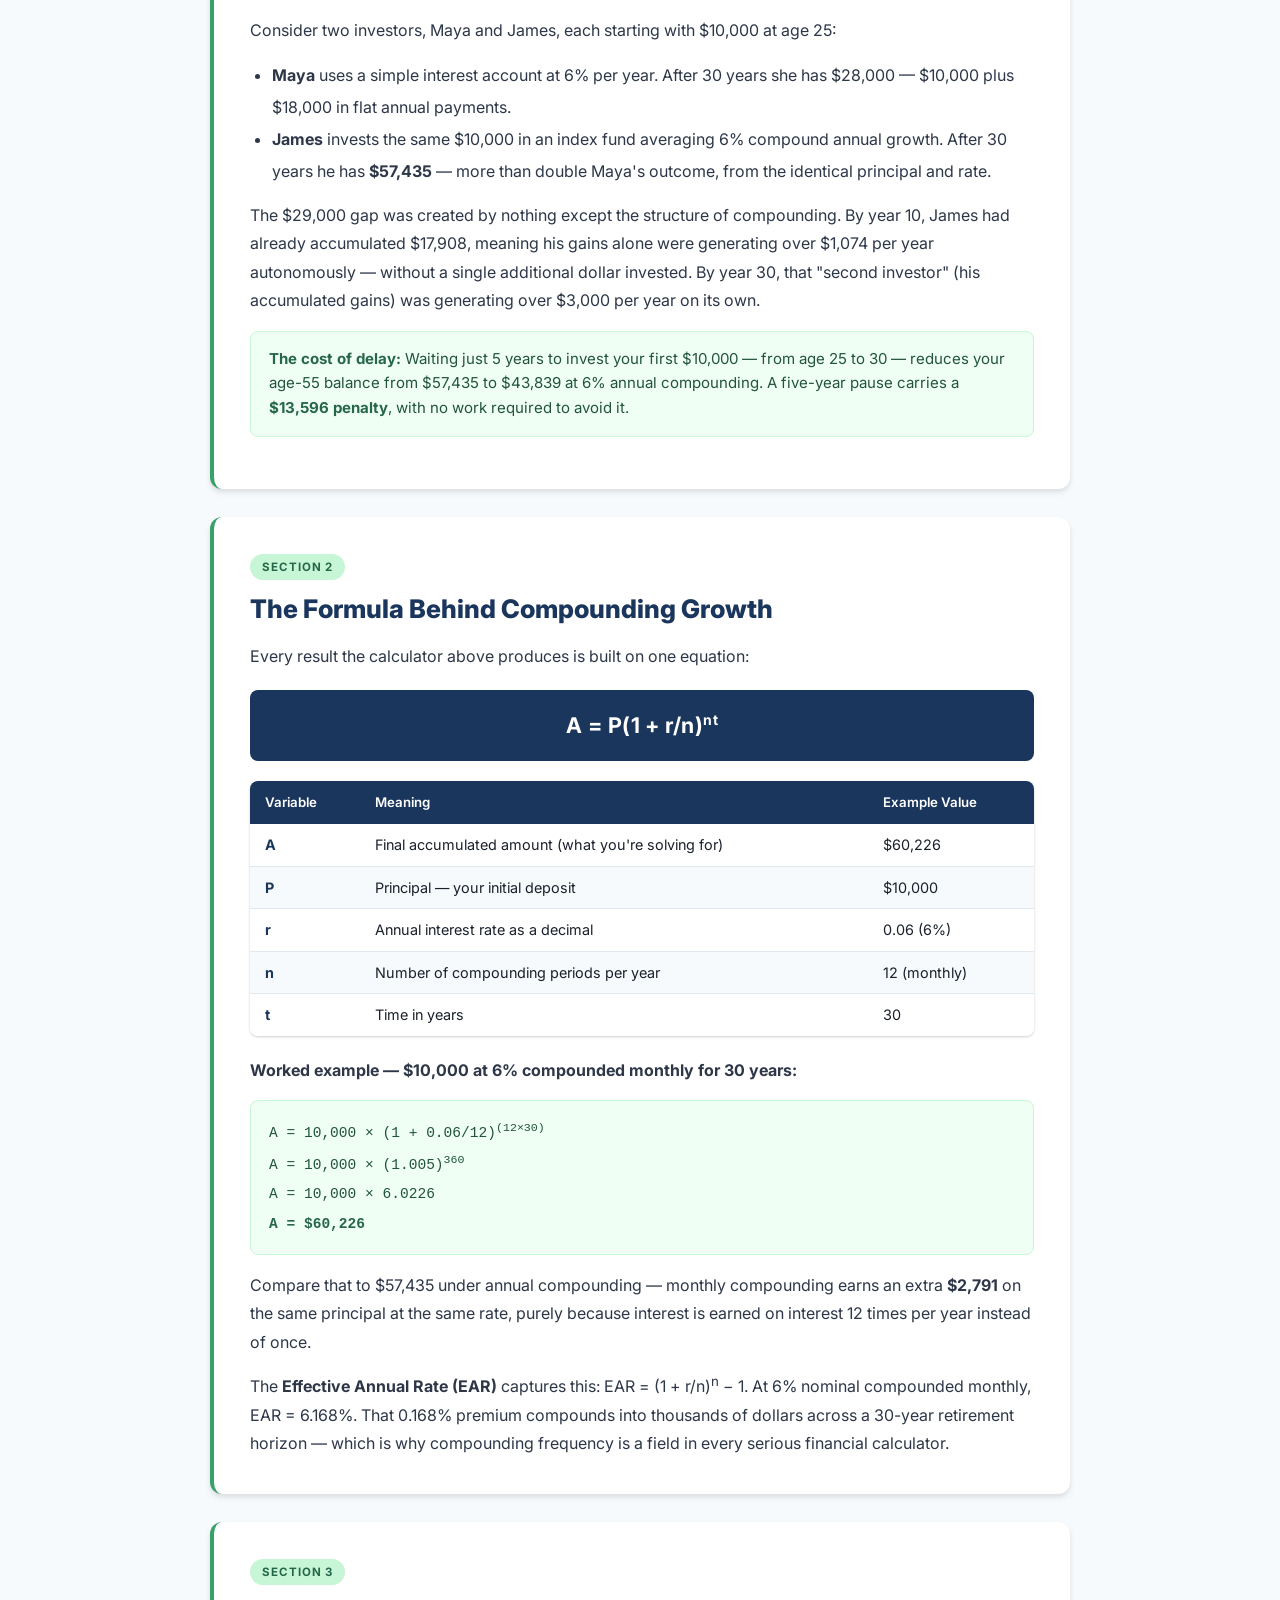
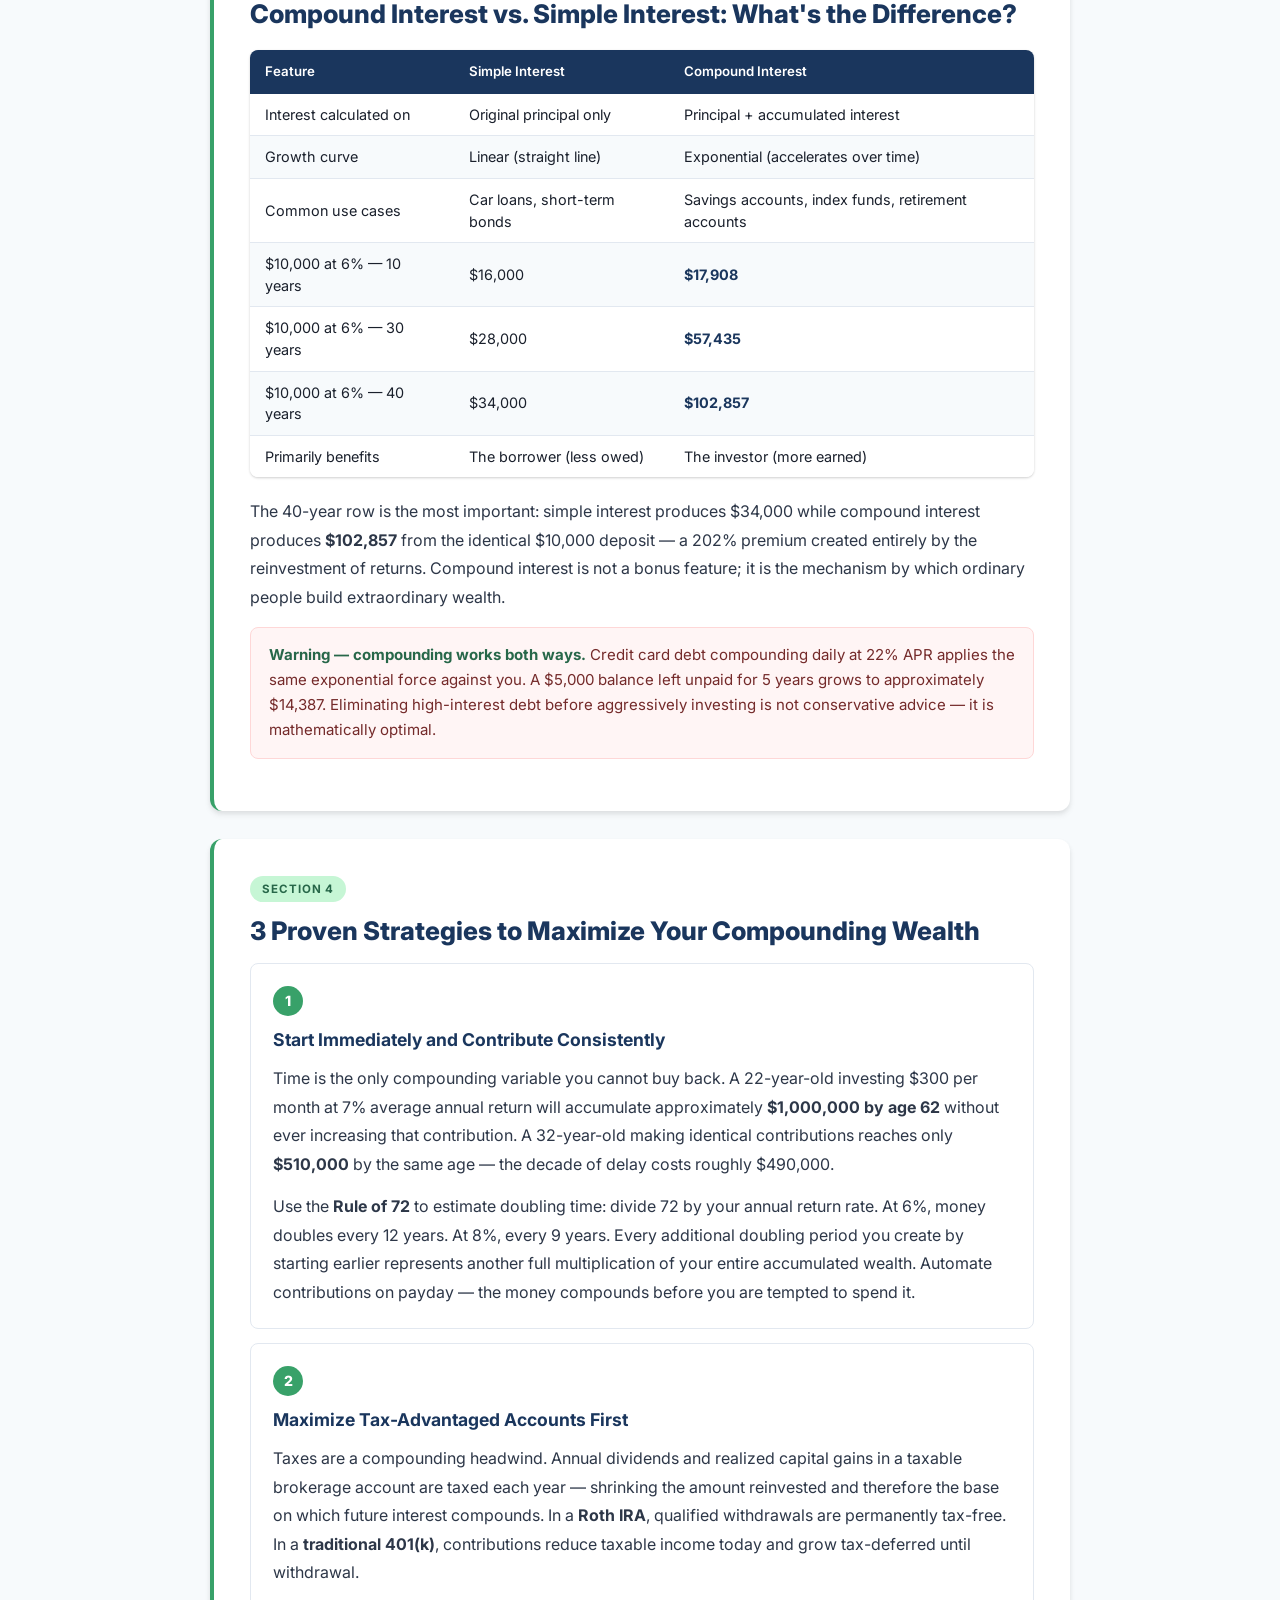
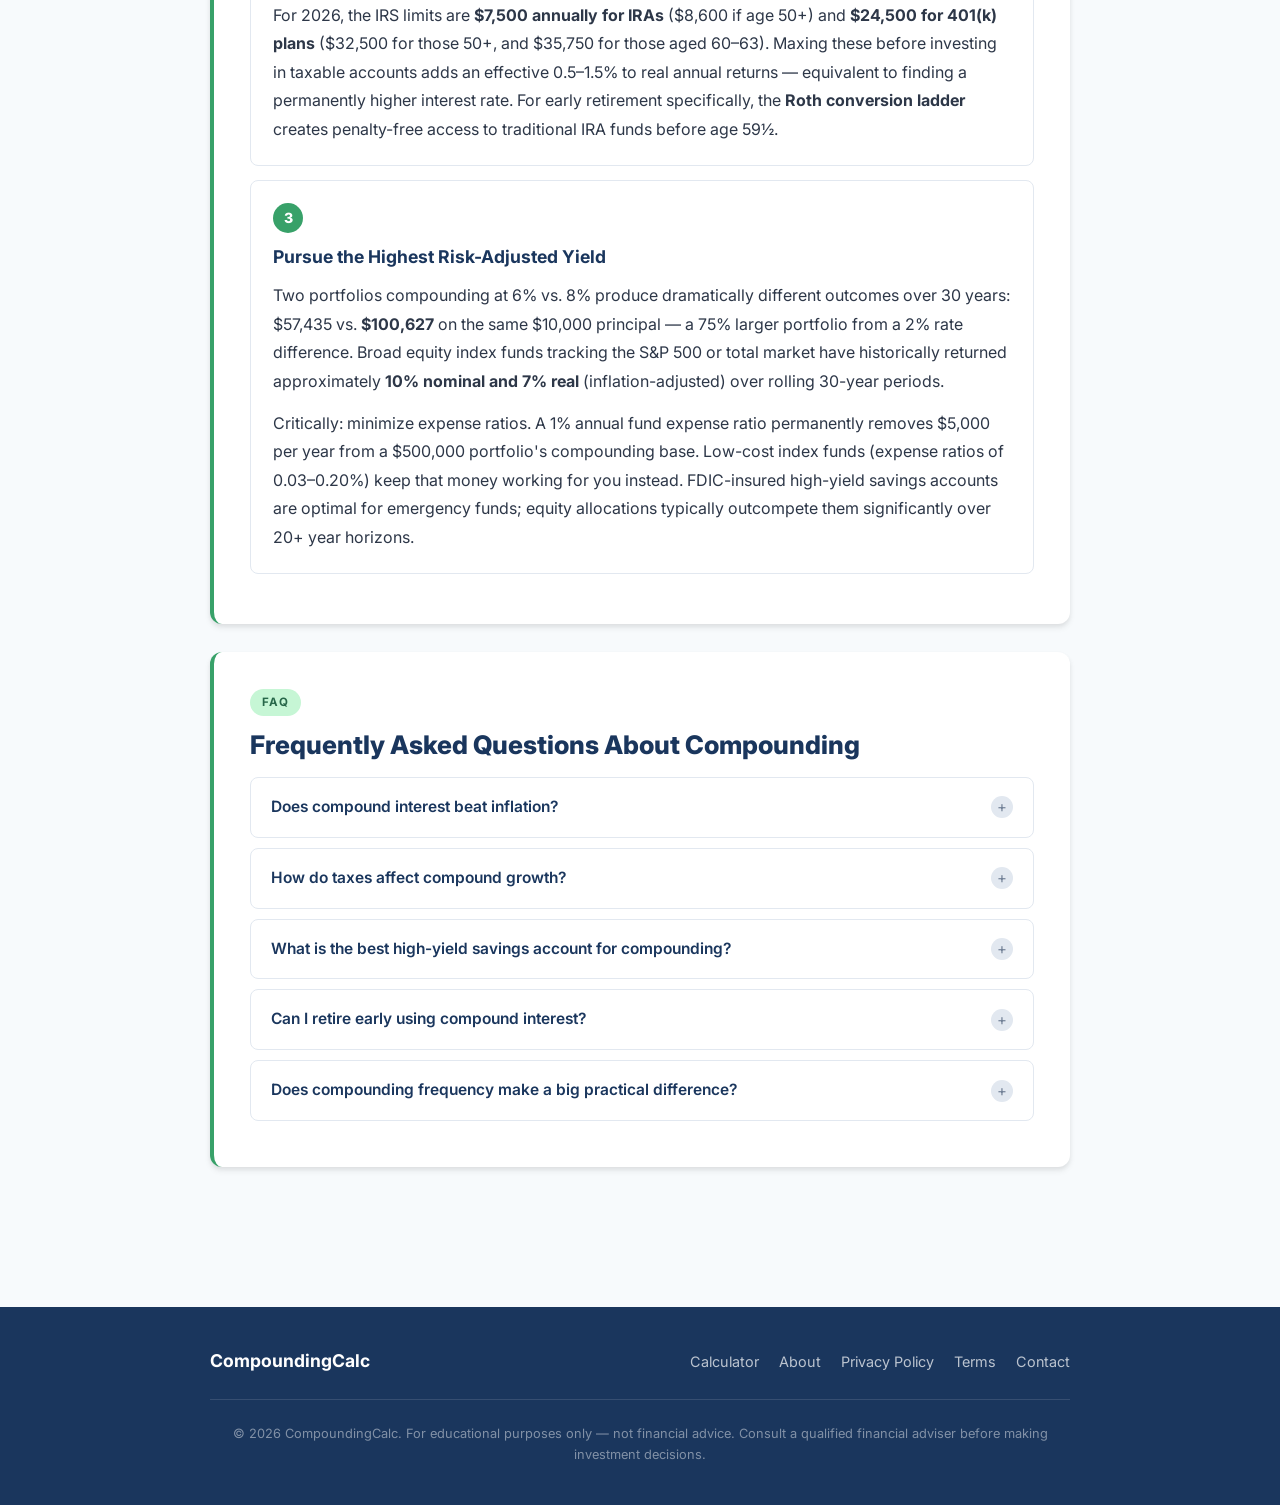
==== commit 6e36523c: "Prepare site for AdSense review: ad disclosures, terms, crawlability Adds the policy pages and discl" ====
--- a/index.html
+++ b/index.html
@@ -372,6 +372,7 @@
         <a href="/" class="active">Calculator</a>
         <a href="about.html">About</a>
         <a href="privacy-policy.html">Privacy</a>
+        <a href="terms.html">Terms</a>
       </div>
     </div>
   </nav>
@@ -576,14 +577,14 @@
           <div class="strategy-num">2</div>
           <h3>Maximize Tax-Advantaged Accounts First</h3>
           <p>Taxes are a compounding headwind. Annual dividends and realized capital gains in a taxable brokerage account are taxed each year — shrinking the amount reinvested and therefore the base on which future interest compounds. In a <strong>Roth IRA</strong>, qualified withdrawals are permanently tax-free. In a <strong>traditional 401(k)</strong>, contributions reduce taxable income today and grow tax-deferred until withdrawal.</p>
-          <p>For 2025, the IRS limits are <strong>$7,000 annually for IRAs</strong> ($8,000 if age 50+) and <strong>$23,500 for 401(k) plans</strong> ($31,000 catch-up for those 50+). Maxing these before investing in taxable accounts adds an effective 0.5–1.5% to real annual returns — equivalent to finding a permanently higher interest rate. For early retirement specifically, the <strong>Roth conversion ladder</strong> creates penalty-free access to traditional IRA funds before age 59½.</p>
+          <p>For 2026, the IRS limits are <strong>$7,500 annually for IRAs</strong> ($8,600 if age 50+) and <strong>$24,500 for 401(k) plans</strong> ($32,500 for those 50+, and $35,750 for those aged 60–63). Maxing these before investing in taxable accounts adds an effective 0.5–1.5% to real annual returns — equivalent to finding a permanently higher interest rate. For early retirement specifically, the <strong>Roth conversion ladder</strong> creates penalty-free access to traditional IRA funds before age 59½.</p>
         </div>
 
         <div class="strategy-card">
           <div class="strategy-num">3</div>
           <h3>Pursue the Highest Risk-Adjusted Yield</h3>
           <p>Two portfolios compounding at 6% vs. 8% produce dramatically different outcomes over 30 years: $57,435 vs. <strong>$100,627</strong> on the same $10,000 principal — a 75% larger portfolio from a 2% rate difference. Broad equity index funds tracking the S&P 500 or total market have historically returned approximately <strong>10% nominal and 7% real</strong> (inflation-adjusted) over rolling 30-year periods.</p>
-          <p>Critically: minimize expense ratios. A 1% annual fund expense ratio permanently removes $5,000 per year from a $500,000 portfolio's compounding base. Low-cost index funds (expense ratios of 0.03–0.20%) keep that money working for you instead. High-yield savings accounts at 4–5% APY are optimal for emergency funds; equity allocations typically outcompete them significantly over 20+ year horizons.</p>
+          <p>Critically: minimize expense ratios. A 1% annual fund expense ratio permanently removes $5,000 per year from a $500,000 portfolio's compounding base. Low-cost index funds (expense ratios of 0.03–0.20%) keep that money working for you instead. FDIC-insured high-yield savings accounts are optimal for emergency funds; equity allocations typically outcompete them significantly over 20+ year horizons.</p>
         </div>
       </div>
 
@@ -609,7 +610,7 @@
         <div class="faq-item">
           <div class="faq-question">What is the best high-yield savings account for compounding? <span class="faq-icon">+</span></div>
           <div class="faq-answer"><div class="faq-answer-inner">
-            As of 2025, leading online HYSAs (such as those offered by Marcus, Ally, and SoFi) are offering 4.0–5.0% APY, compounded daily and credited monthly. Daily compounding produces a marginally higher effective rate than monthly at the same nominal APY: 6.183% vs. 6.168% EAR at 6% nominal — a small difference that compounds into modest extra dollars over decades. For your emergency fund (3–6 months of expenses), an FDIC-insured HYSA at 4%+ is the optimal holding. For retirement investing, the long-term differential is substantial: $10,000 at 4.5% for 30 years grows to $37,453, while at 7% it reaches $76,123 — a $38,670 gap from the identical starting deposit.
+            Leading online high-yield savings accounts (such as those offered by Marcus, Ally, and SoFi) typically compound daily and credit interest monthly, at rates that track the federal funds rate and change frequently — always check the provider's current published APY rather than a figure quoted on a third-party site. Daily compounding produces a marginally higher effective rate than monthly at the same nominal APY: 6.183% vs. 6.168% EAR at 6% nominal — a small difference that compounds into modest extra dollars over decades. For your emergency fund (3–6 months of expenses), an FDIC-insured HYSA at 4%+ is the optimal holding. For retirement investing, the long-term differential is substantial: $10,000 at 4.5% for 30 years grows to $37,453, while at 7% it reaches $76,123 — a $38,670 gap from the identical starting deposit.
           </div></div>
         </div>
 
@@ -642,11 +643,12 @@
         <a href="/">Calculator</a>
         <a href="about.html">About</a>
         <a href="privacy-policy.html">Privacy Policy</a>
+        <a href="terms.html">Terms</a>
         <a href="mailto:tanishdave333@gmail.com">Contact</a>
       </div>
     </div>
     <div class="footer-copy">
-      &copy; 2025 CompoundingCalc. For educational purposes only — not financial advice. Consult a qualified financial adviser before making investment decisions.
+      &copy; 2026 CompoundingCalc. For educational purposes only — not financial advice. Consult a qualified financial adviser before making investment decisions.
     </div>
   </div>
 </footer>
